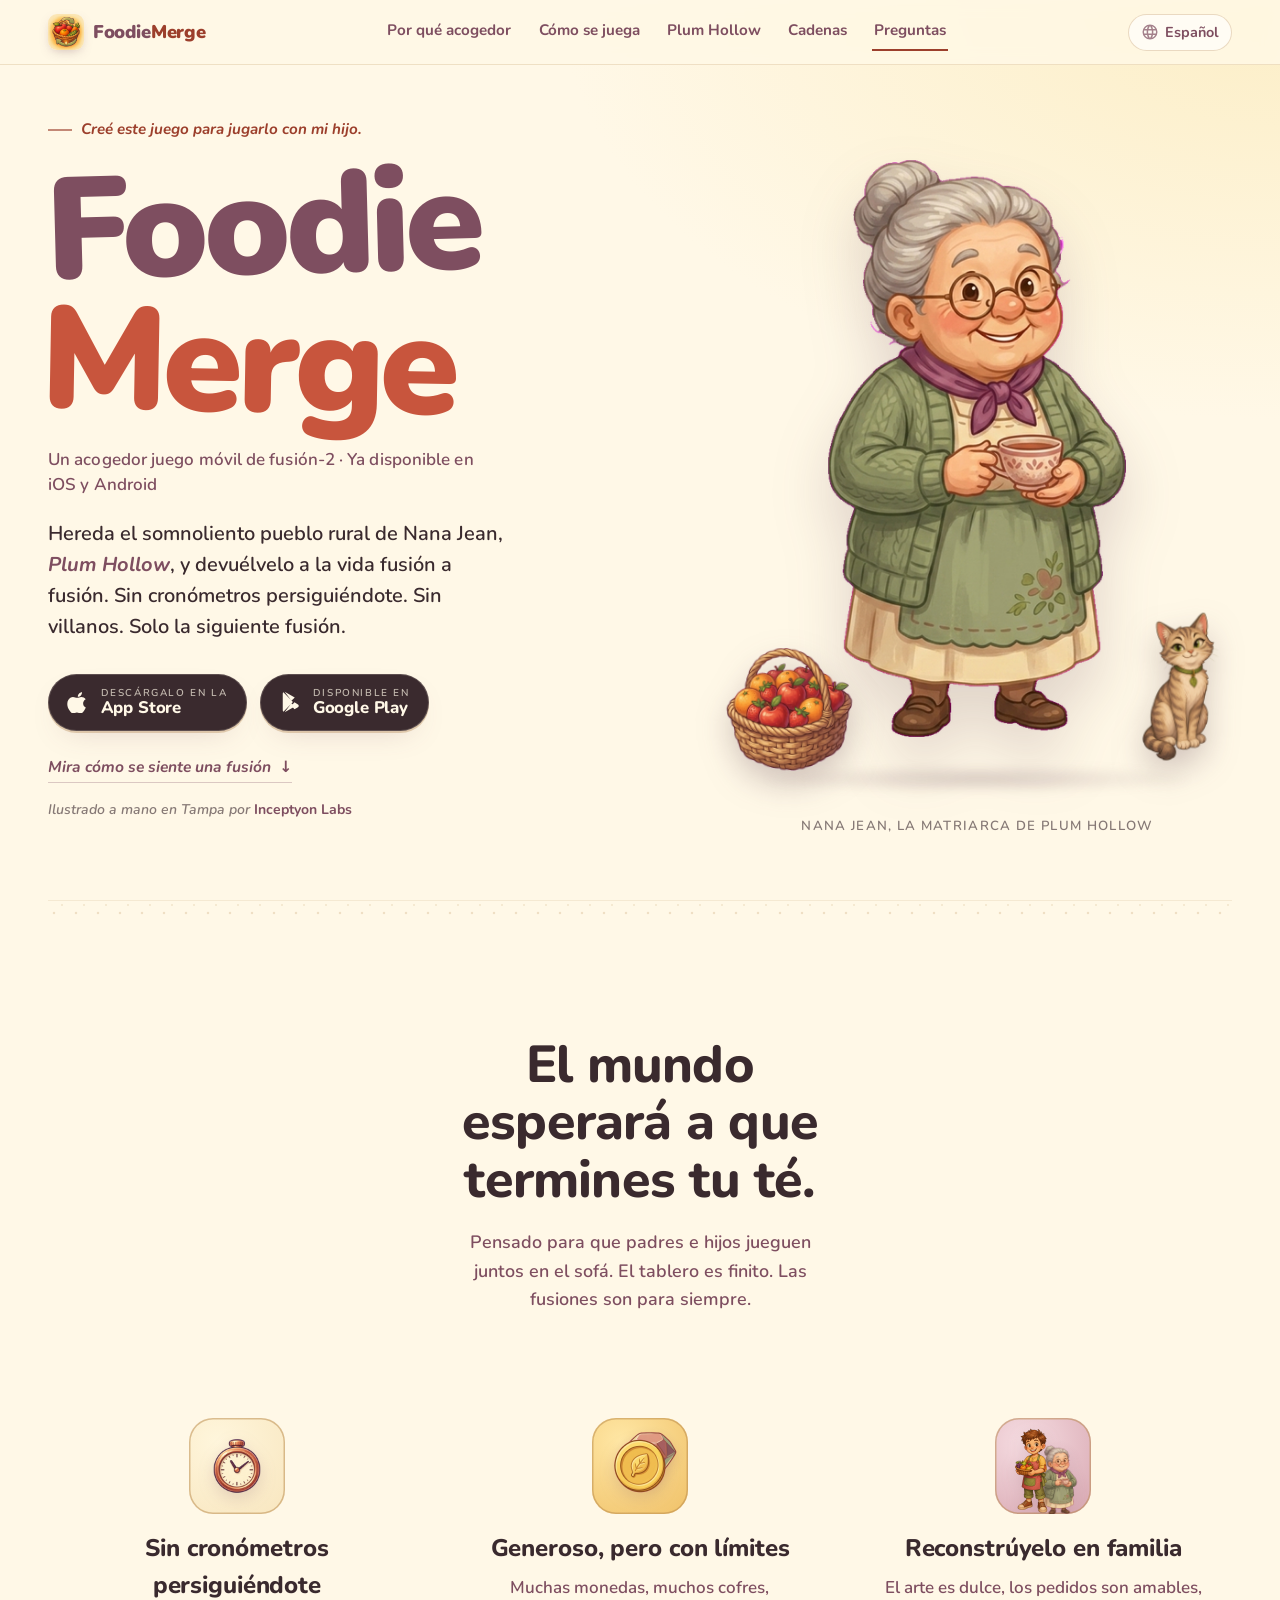
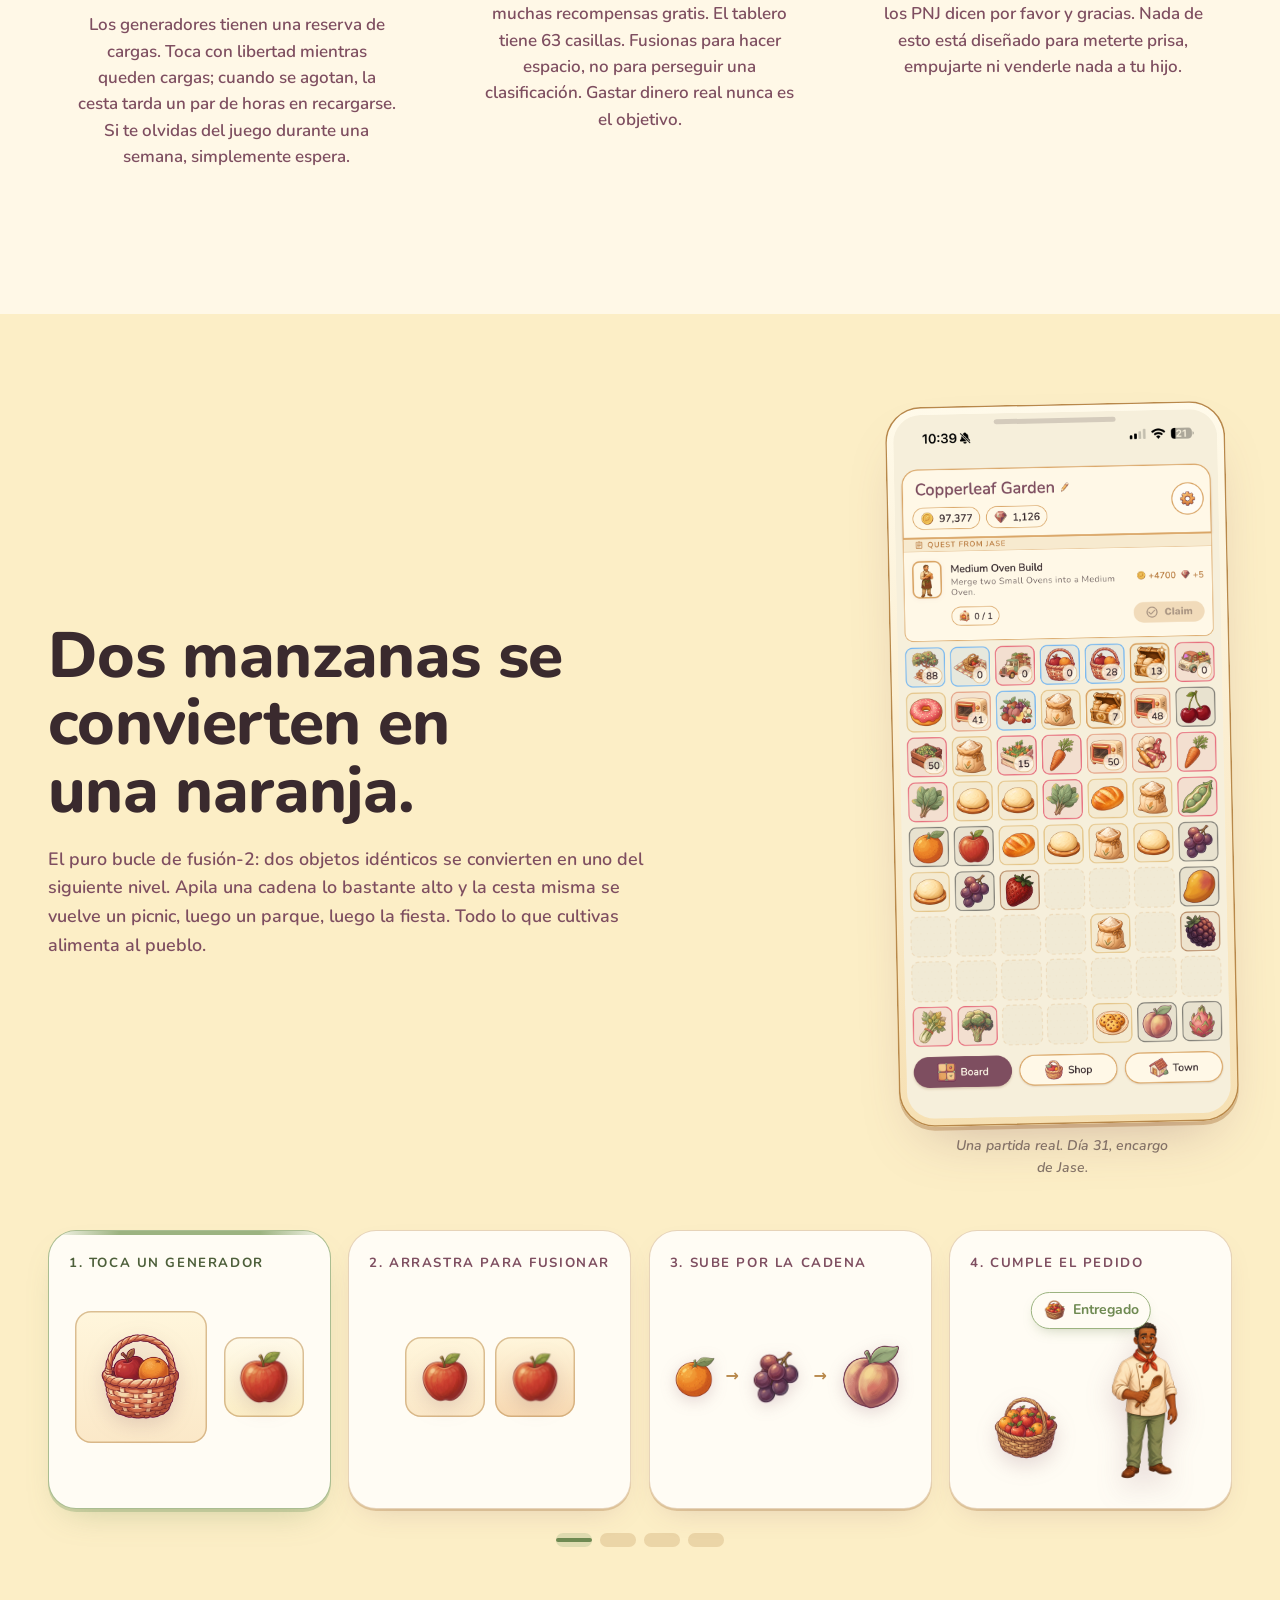
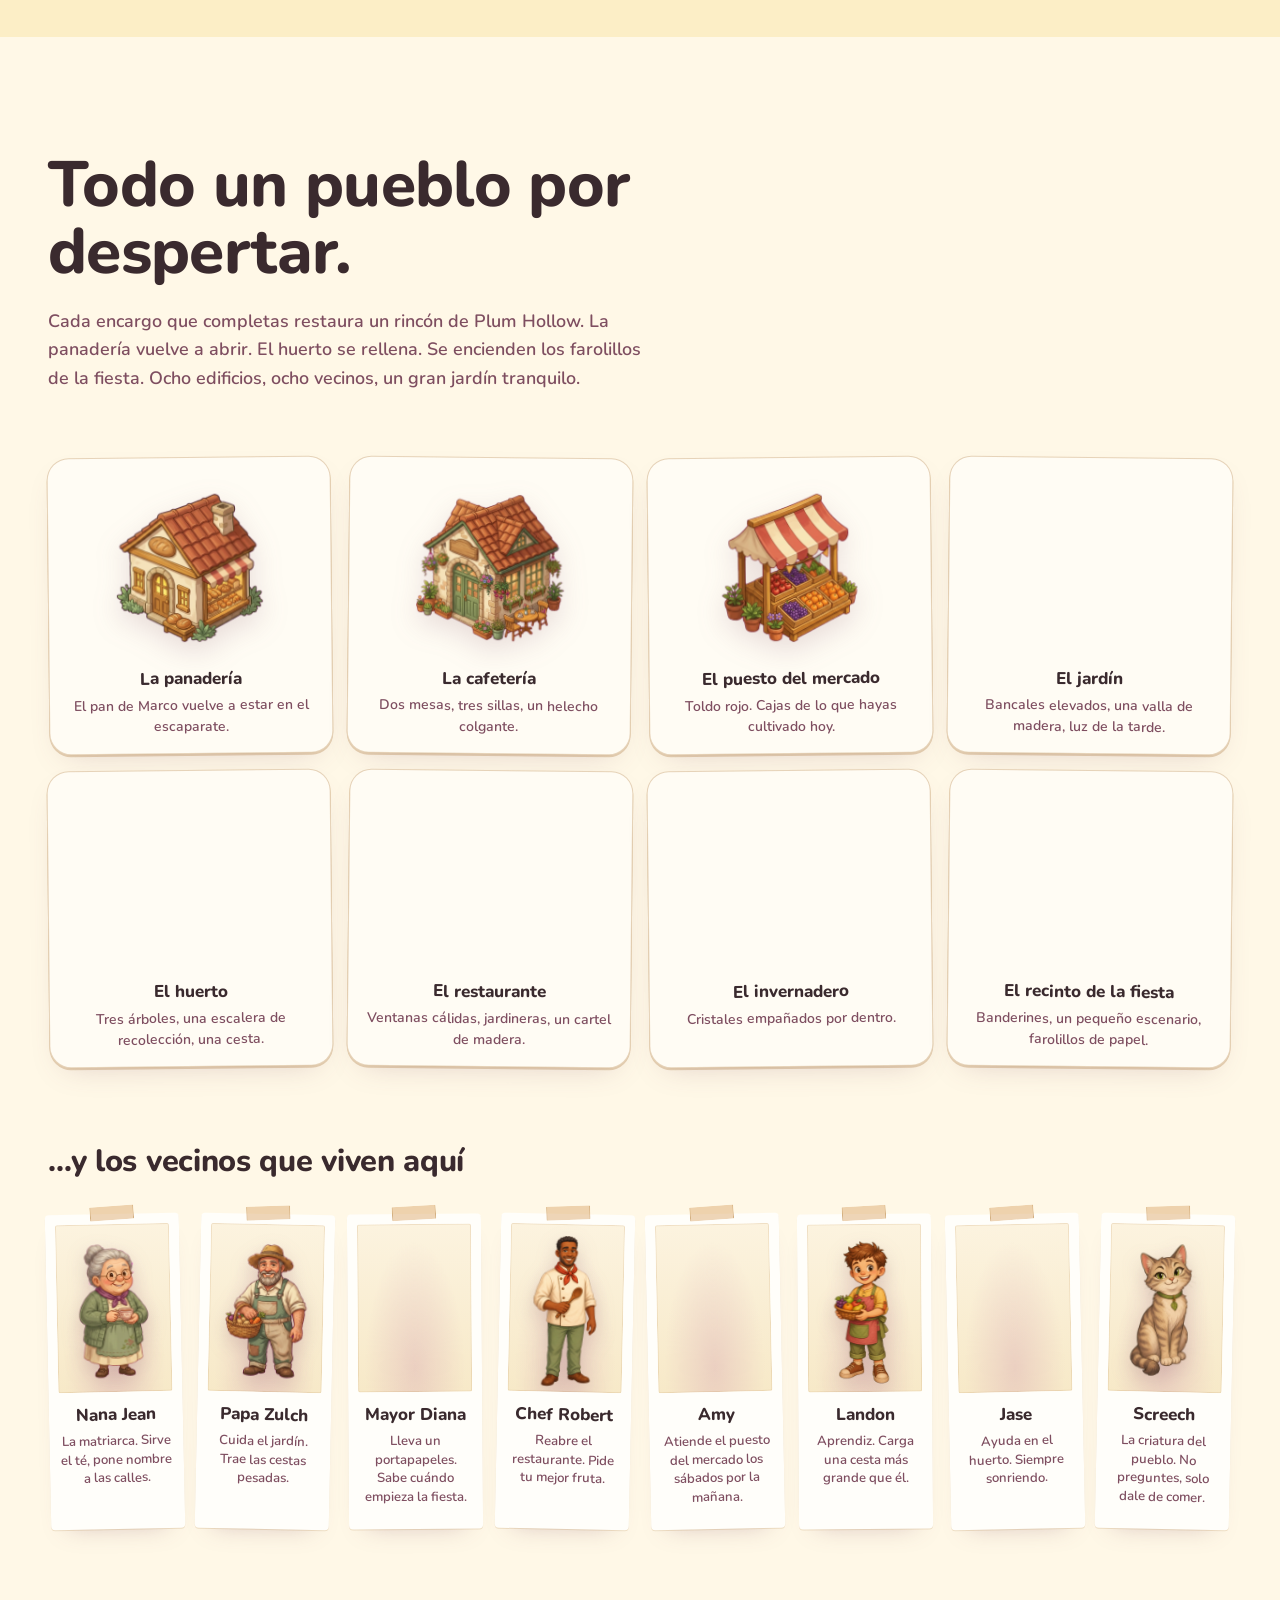
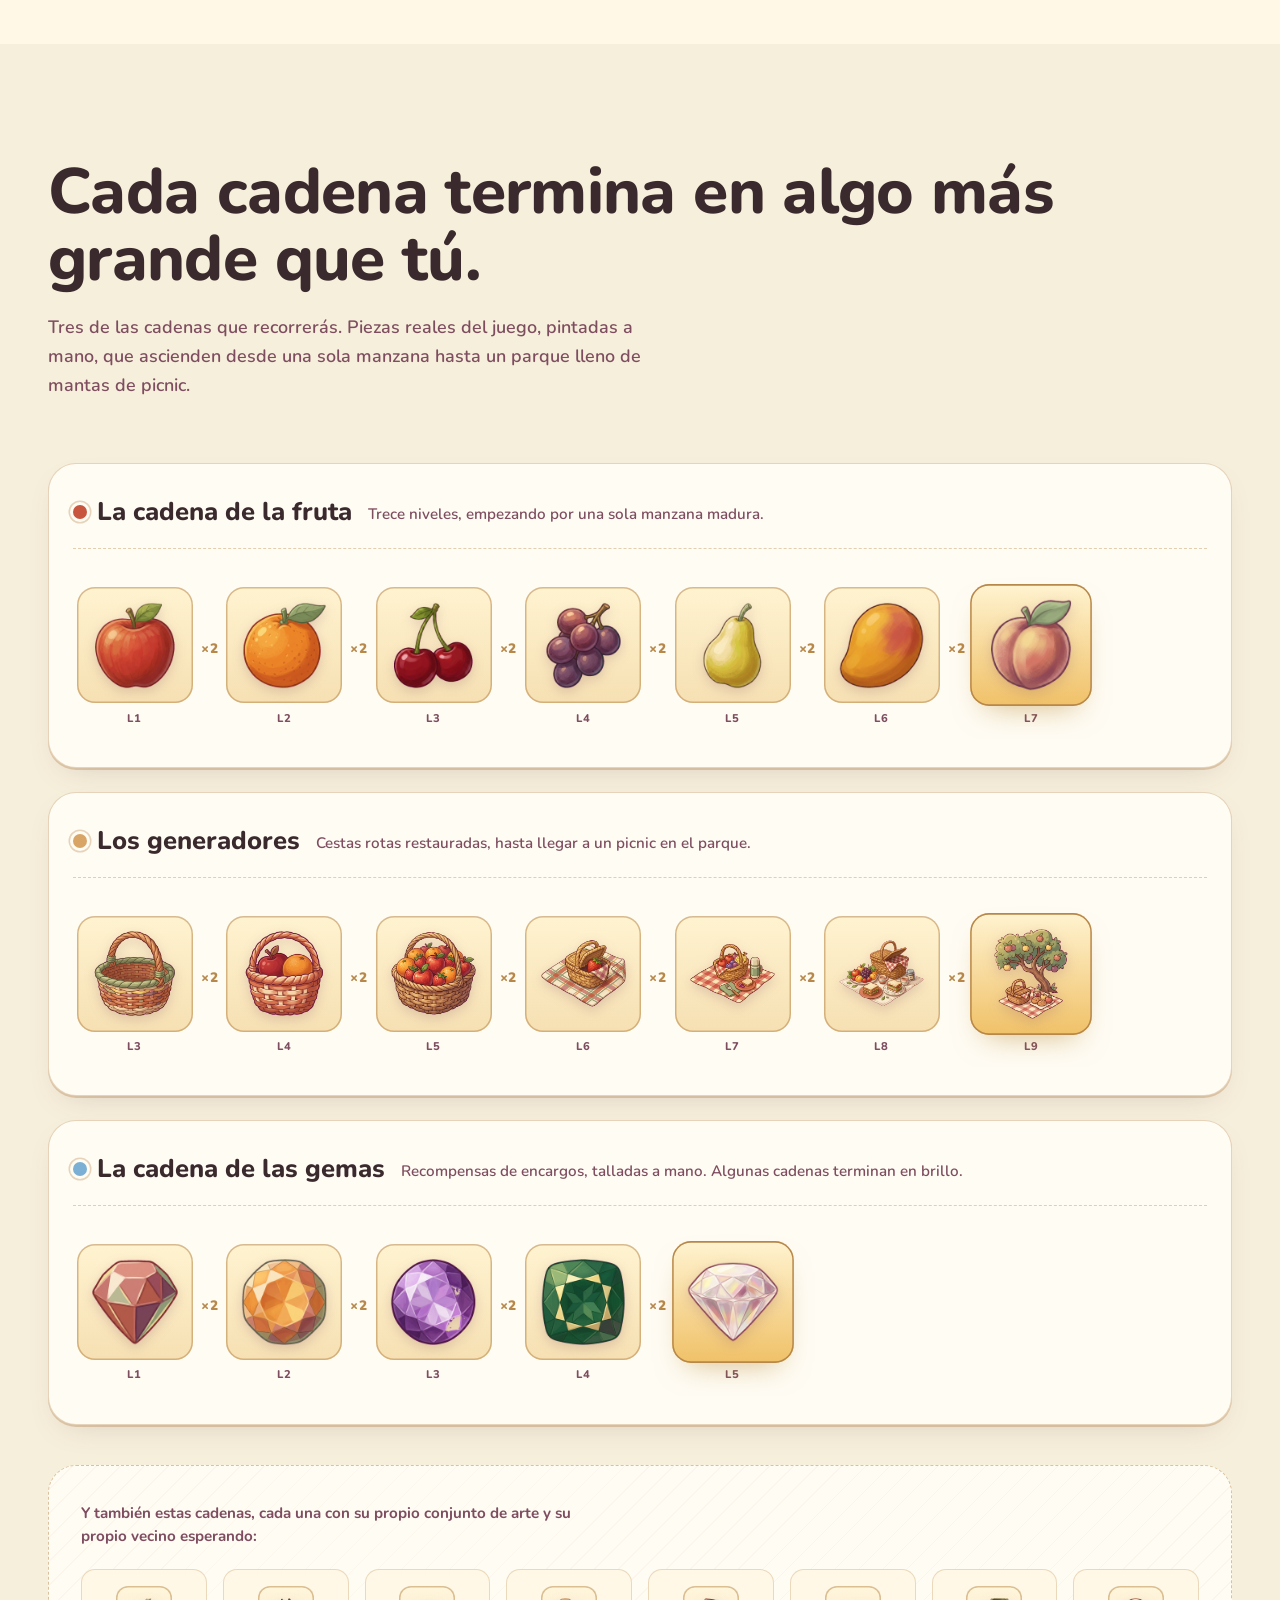
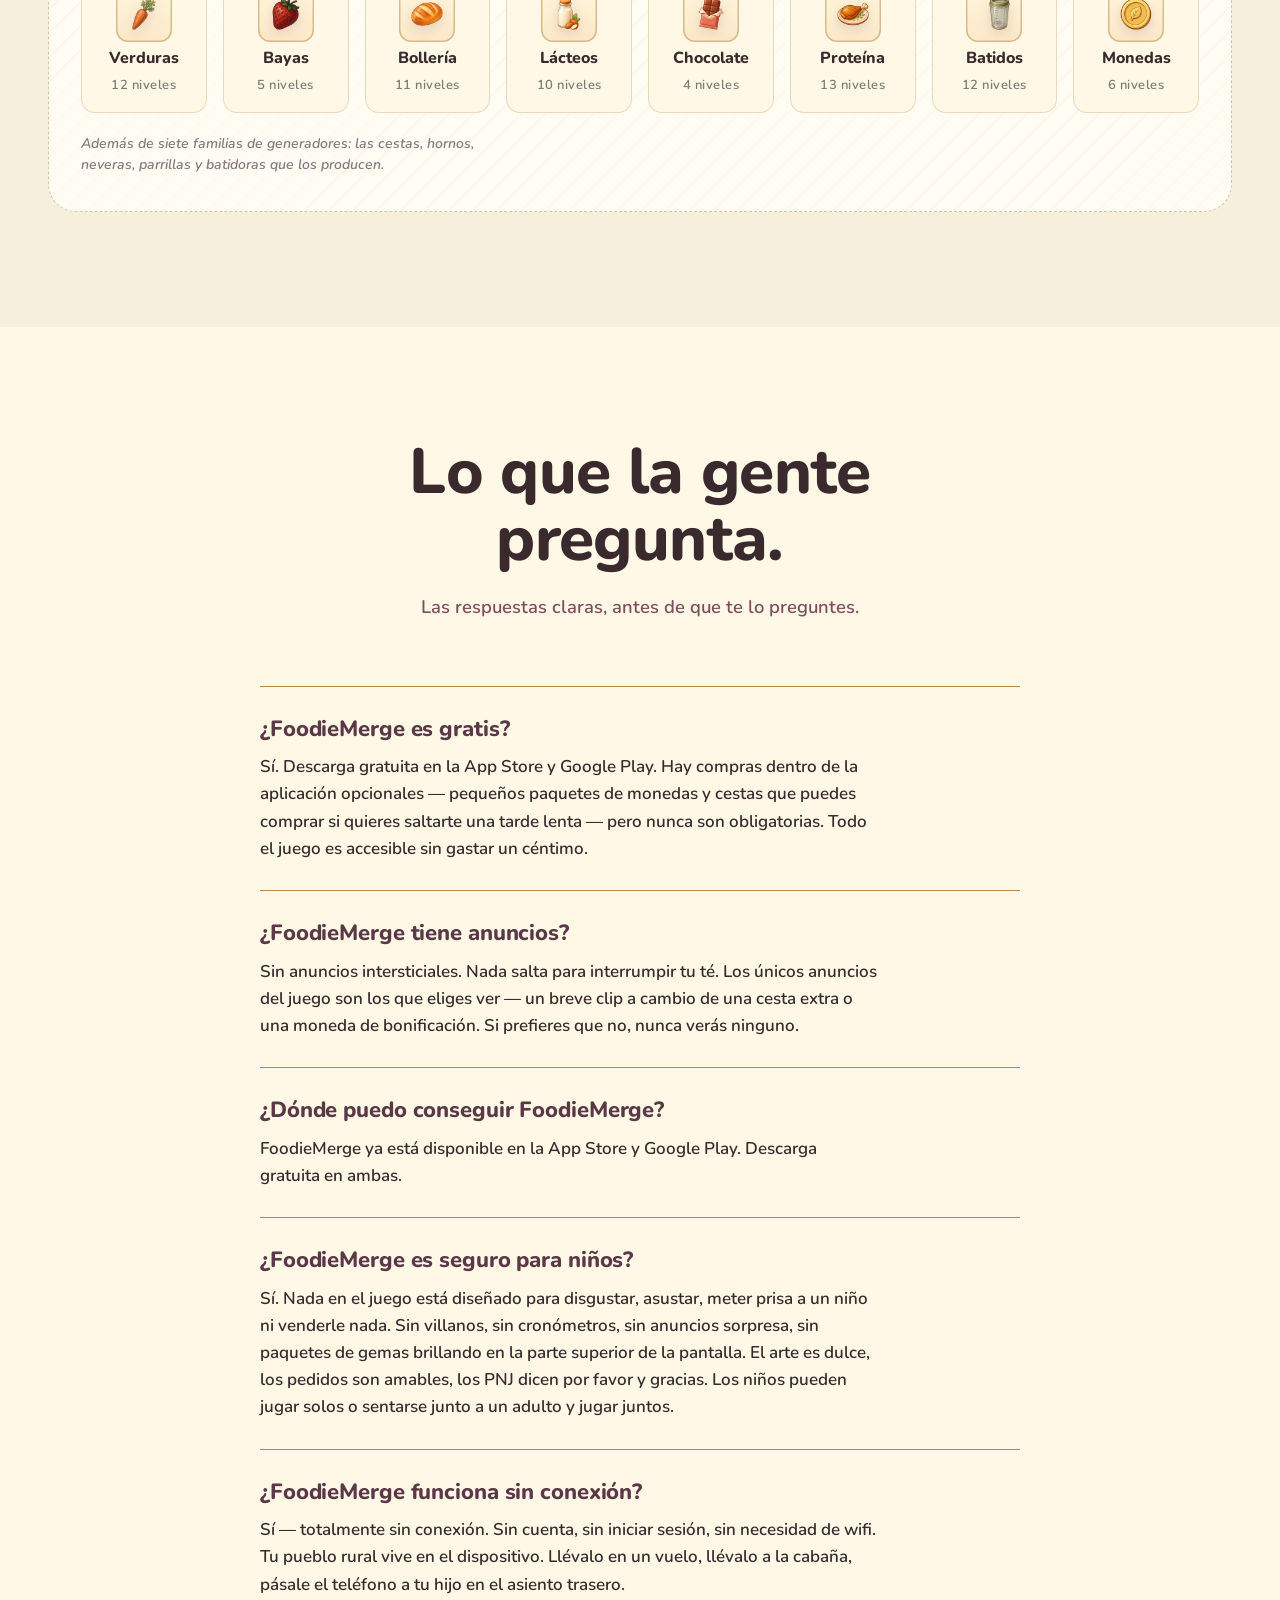
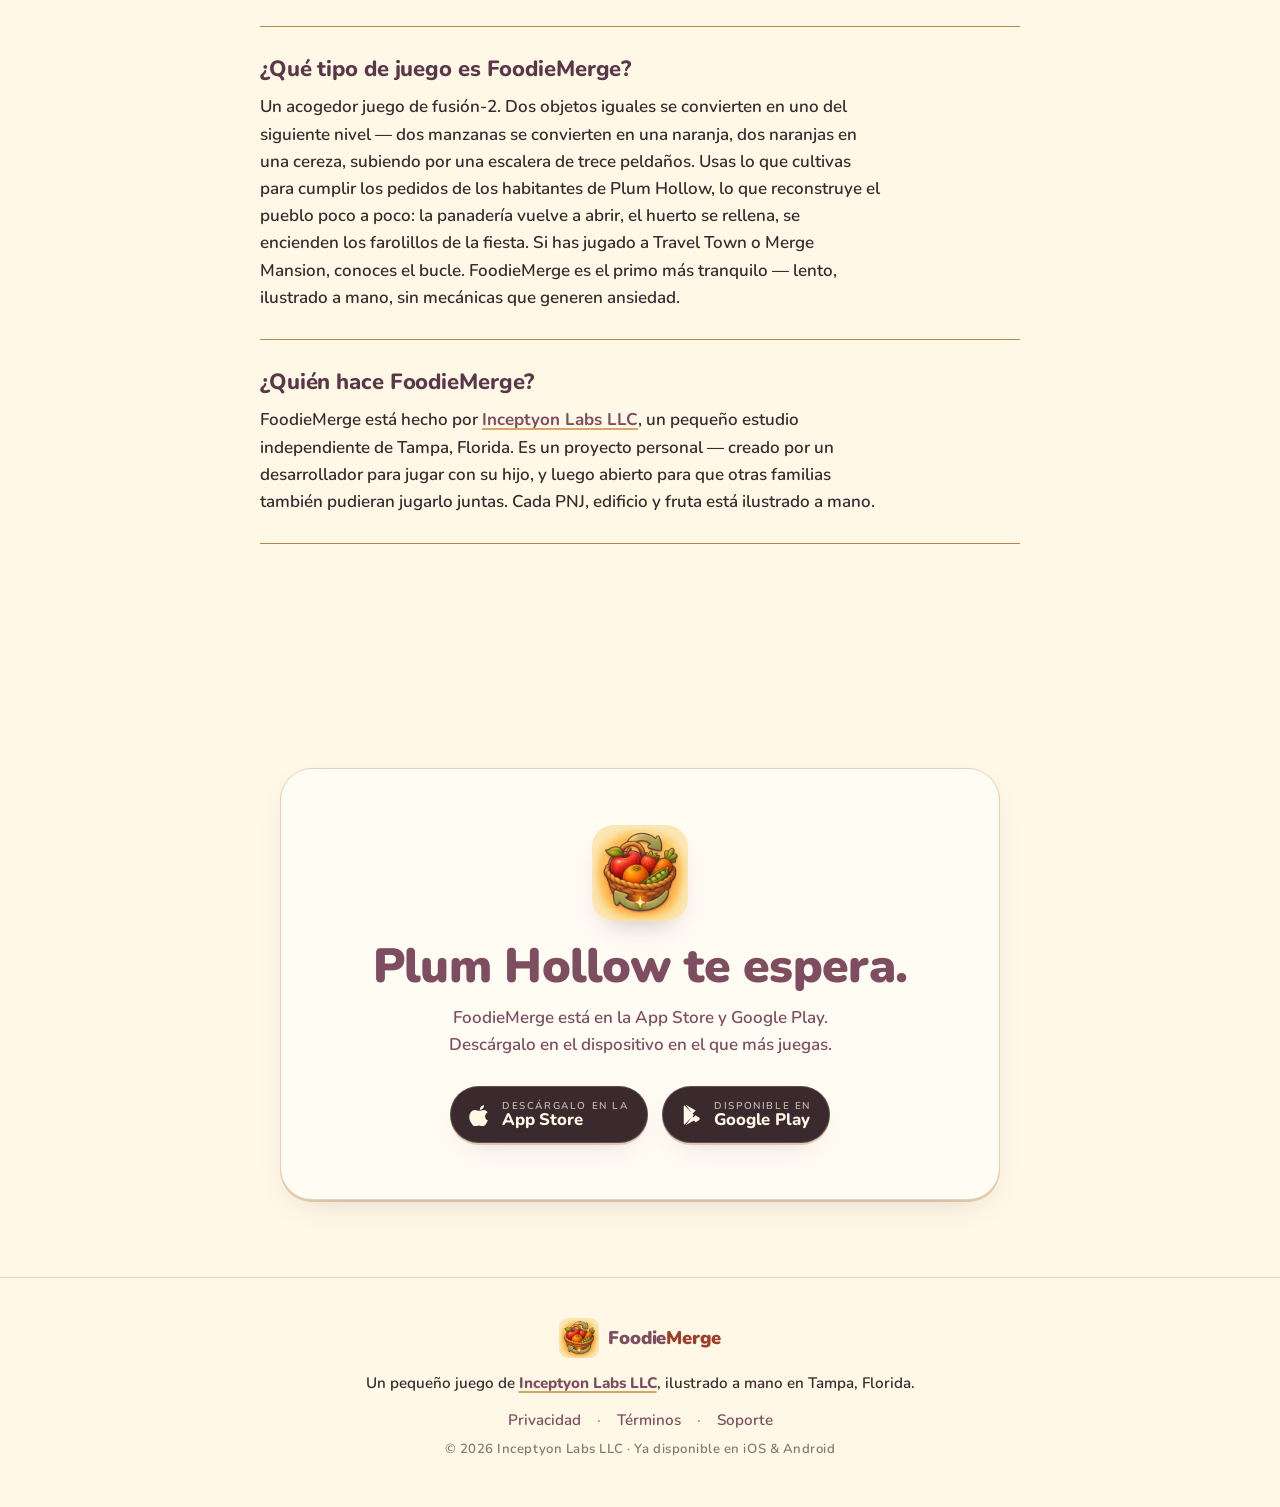
==== es/index.html @ c604965f "feat: add i18n localization for German, Japanese, French, Spanish Generate static pages per locale (" ====
<!doctype html>
<html lang="es">
  <head>
    <meta charset="utf-8" />
    <meta name="viewport" content="width=device-width, initial-scale=1, viewport-fit=cover" />
    <meta name="theme-color" content="#FFF8E7" />
    <script>
      // First-visit language routing. Only ever redirects FROM the English root,
      // so there is no flash on localized pages and no redirect loop. A manual
      // choice in the switcher (stored as fm_lang) always wins, including "English".
      (function () {
        try {
          var path = location.pathname;
          if (path !== "/" && path !== "/index.html") return;
          var SUP = ["de", "ja", "fr", "es"];
          var want = null;
          try { want = localStorage.getItem("fm_lang"); } catch (e) {}
          if (!want) {
            var navs = navigator.languages || [navigator.language || "en"];
            for (var i = 0; i < navs.length; i++) {
              var l = (navs[i] || "").slice(0, 2).toLowerCase();
              if (l === "en") { want = "en"; break; }
              if (SUP.indexOf(l) > -1) { want = l; break; }
            }
          }
          if (want && want !== "en" && SUP.indexOf(want) > -1) location.replace("/" + want + "/");
        } catch (e) {}
      })();
    </script>
    <title>FoodieMerge · Un acogedor juego de fusión rural</title>
    <meta name="description" content="Un acogedor juego móvil de fusión-2 para iOS y Android de Inceptyon Labs. Hereda el somnoliento pueblo rural de Nana Jean, Plum Hollow, y reconstrúyelo fusión a fusión. Sin anuncios sorpresa, sin presión. Ya disponible en la App Store y Google Play." />
    <meta name="author" content="Inceptyon Labs LLC" />
    <link rel="canonical" href="https://foodiemerge.com/es/" />
    <link rel="alternate" hreflang="en" href="https://foodiemerge.com/" />
    <link rel="alternate" hreflang="de" href="https://foodiemerge.com/de/" />
    <link rel="alternate" hreflang="ja" href="https://foodiemerge.com/ja/" />
    <link rel="alternate" hreflang="fr" href="https://foodiemerge.com/fr/" />
    <link rel="alternate" hreflang="es" href="https://foodiemerge.com/es/" />
    <link rel="alternate" hreflang="x-default" href="https://foodiemerge.com/" />
    <!-- Open Graph -->
    <meta property="og:type" content="website" />
    <meta property="og:url" content="https://foodiemerge.com/es/" />
    <meta property="og:site_name" content="FoodieMerge" />
    <meta property="og:locale" content="es_ES" />
    <meta property="og:title" content="FoodieMerge · Un acogedor juego de fusión rural" />
    <meta property="og:description" content="Un acogedor juego móvil de fusión-2 para iOS y Android. Hereda el somnoliento pueblo rural de Nana Jean y reconstrúyelo fusión a fusión. Ya disponible en la App Store y Google Play." />
    <meta property="og:image" content="https://foodiemerge.com/assets/og.png" />
    <meta property="og:image:width" content="1200" />
    <meta property="og:image:height" content="630" />
    <meta property="og:image:alt" content="El logotipo de FoodieMerge sobre un fondo crema cálido y soleado, con Nana Jean y frutas pintadas a mano" />

    <!-- Twitter -->
    <meta name="twitter:card" content="summary_large_image" />
    <meta name="twitter:title" content="FoodieMerge · Un acogedor juego de fusión rural" />
    <meta name="twitter:description" content="Un acogedor juego móvil de fusión-2 para iOS y Android. Hereda el somnoliento pueblo rural de Nana Jean y reconstrúyelo fusión a fusión. Ya disponible en la App Store y Google Play." />
    <meta name="twitter:image" content="https://foodiemerge.com/assets/og.png" />
    <meta name="twitter:image:alt" content="El logotipo de FoodieMerge sobre un fondo crema cálido y soleado, con Nana Jean y frutas pintadas a mano" />

    <link rel="icon" type="image/png" sizes="32x32" href="/assets/favicons/icon-32.png" />
    <link rel="icon" type="image/png" sizes="16x16" href="/assets/favicons/icon-16.png" />
    <link rel="icon" type="image/png" sizes="192x192" href="/assets/favicons/icon-192.png" />
    <link rel="icon" type="image/png" sizes="512x512" href="/assets/favicons/icon-512.png" />
    <link rel="apple-touch-icon" sizes="180x180" href="/assets/favicons/icon-180.png" />

    <link rel="preconnect" href="https://fonts.googleapis.com" />
    <link rel="preconnect" href="https://fonts.gstatic.com" crossorigin />
    <link
      href="https://fonts.googleapis.com/css2?family=Nunito:wght@500;600;700;800;900&display=swap"
      rel="stylesheet"
    />
    <link rel="stylesheet" href="/styles.css" />

    <!-- Structured data: VideoGame + Organization + WebSite -->
    <script type="application/ld+json">
      {
        "@context": "https://schema.org",
        "@graph": [
          {
            "@type": "VideoGame",
            "@id": "https://foodiemerge.com/#game",
            "name": "FoodieMerge",
            "alternateName": "Foodie Merge",
            "url": "https://foodiemerge.com/",
            "image": "https://foodiemerge.com/assets/ui/app_icon.png",
            "description": "Un acogedor juego móvil de fusión-2. Hereda el somnoliento pueblo rural de Nana Jean, Plum Hollow, y reconstrúyelo fusión a fusión. Sin anuncios sorpresa, sin villanos, sin mecánicas que generen ansiedad.",
            "genre": ["Cozy game", "Merge", "Casual", "Family"],
            "gamePlatform": ["iOS", "Android"],
            "applicationCategory": "GameApplication",
            "operatingSystem": ["iOS", "Android"],
            "contentRating": "Everyone",
            "inLanguage": "es",
            "publisher": { "@id": "https://foodiemerge.com/#publisher" },
            "author": { "@id": "https://foodiemerge.com/#publisher" },
            "datePublished": "2026-05-27",
            "releaseNotes": "Available on the App Store and Google Play."
          },
          {
            "@type": "Organization",
            "@id": "https://foodiemerge.com/#publisher",
            "name": "Inceptyon Labs LLC",
            "url": "https://inceptyon.com/",
            "logo": "https://foodiemerge.com/assets/ui/app_icon.png",
            "address": {
              "@type": "PostalAddress",
              "addressLocality": "Tampa",
              "addressRegion": "FL",
              "addressCountry": "US"
            }
          },
          {
            "@type": "WebSite",
            "@id": "https://foodiemerge.com/#site",
            "url": "https://foodiemerge.com/",
            "name": "FoodieMerge",
            "publisher": { "@id": "https://foodiemerge.com/#publisher" },
            "inLanguage": "es"
          },
          {
            "@type": "FAQPage",
            "@id": "https://foodiemerge.com/#faq",
            "mainEntity": [
                      {
                                "@type": "Question",
                                "name": "¿FoodieMerge es gratis?",
                                "acceptedAnswer": {
                                          "@type": "Answer",
                                          "text": "Sí. Descarga gratuita en la App Store y Google Play. Hay compras dentro de la aplicación opcionales — pequeños paquetes de monedas y cestas que puedes comprar si quieres saltarte una tarde lenta — pero nunca son obligatorias. Todo el juego es accesible sin gastar un céntimo."
                                }
                      },
                      {
                                "@type": "Question",
                                "name": "¿FoodieMerge tiene anuncios?",
                                "acceptedAnswer": {
                                          "@type": "Answer",
                                          "text": "Sin anuncios intersticiales. Nada salta para interrumpir tu té. Los únicos anuncios del juego son los que eliges ver — un breve clip a cambio de una cesta extra o una moneda de bonificación. Si prefieres que no, nunca verás ninguno."
                                }
                      },
                      {
                                "@type": "Question",
                                "name": "¿Dónde puedo conseguir FoodieMerge?",
                                "acceptedAnswer": {
                                          "@type": "Answer",
                                          "text": "FoodieMerge ya está disponible en la App Store y Google Play. Descarga gratuita en ambas."
                                }
                      },
                      {
                                "@type": "Question",
                                "name": "¿FoodieMerge es seguro para niños?",
                                "acceptedAnswer": {
                                          "@type": "Answer",
                                          "text": "Sí. Nada en el juego está diseñado para disgustar, asustar, meter prisa a un niño ni venderle nada. Sin villanos, sin cronómetros, sin anuncios sorpresa, sin paquetes de gemas brillando en la parte superior de la pantalla. El arte es dulce, los pedidos son amables, los PNJ dicen por favor y gracias. Los niños pueden jugar solos o sentarse junto a un adulto y jugar juntos."
                                }
                      },
                      {
                                "@type": "Question",
                                "name": "¿FoodieMerge funciona sin conexión?",
                                "acceptedAnswer": {
                                          "@type": "Answer",
                                          "text": "Sí — totalmente sin conexión. Sin cuenta, sin iniciar sesión, sin necesidad de wifi. Tu pueblo rural vive en el dispositivo. Llévalo en un vuelo, llévalo a la cabaña, pásale el teléfono a tu hijo en el asiento trasero."
                                }
                      },
                      {
                                "@type": "Question",
                                "name": "¿Qué tipo de juego es FoodieMerge?",
                                "acceptedAnswer": {
                                          "@type": "Answer",
                                          "text": "Un acogedor juego de fusión-2. Dos objetos iguales se convierten en uno del siguiente nivel — dos manzanas se convierten en una naranja, dos naranjas en una cereza, subiendo por una escalera de trece peldaños. Usas lo que cultivas para cumplir los pedidos de los habitantes de Plum Hollow, lo que reconstruye el pueblo poco a poco: la panadería vuelve a abrir, el huerto se rellena, se encienden los farolillos de la fiesta. Si has jugado a Travel Town o Merge Mansion, conoces el bucle. FoodieMerge es el primo más tranquilo — lento, ilustrado a mano, sin mecánicas que generen ansiedad."
                                }
                      },
                      {
                                "@type": "Question",
                                "name": "¿Quién hace FoodieMerge?",
                                "acceptedAnswer": {
                                          "@type": "Answer",
                                          "text": "FoodieMerge está hecho por Inceptyon Labs LLC, un pequeño estudio independiente de Tampa, Florida. Es un proyecto personal — creado por un desarrollador para jugar con su hijo, y luego abierto para que otras familias también pudieran jugarlo juntas. Cada PNJ, edificio y fruta está ilustrado a mano."
                                }
                      }
            ]
          }
        ]
      }
    </script>
  </head>

  <body>
    <a class="skip-link" href="#main">Saltar al contenido</a>

    <header class="topbar" aria-label="Site header">
      <a class="lockup" href="#top" aria-label="FoodieMerge home">
        <img decoding="async" loading="lazy"
          src="/assets/ui/app_icon.png"
          alt=""
          aria-hidden="true"
          class="lockup__icon"
          width="40"
          height="40"
        />
        <span class="lockup__text">
          <span class="lockup__foodie">Foodie</span><span class="lockup__merge">Merge</span>
        </span>
      </a>
      <nav class="topbar__nav" aria-label="Page sections">
        <a href="#cozy">Por qué acogedor</a>
        <a href="#play">Cómo se juega</a>
        <a href="#town">Plum Hollow</a>
        <a href="#chains">Cadenas</a>
        <a href="#faq">Preguntas</a>
      </nav>
      <div class="langswitch" role="group" aria-label="Idioma">
        <button class="langswitch__toggle" type="button" aria-haspopup="true" aria-expanded="false" aria-controls="langmenu">
          <svg viewBox="0 0 24 24" width="18" height="18" aria-hidden="true"><path fill="currentColor" d="M12 2a10 10 0 1 0 0 20 10 10 0 0 0 0-20Zm6.93 6h-2.95a15.7 15.7 0 0 0-1.38-3.56A8.03 8.03 0 0 1 18.93 8ZM12 4c.83 1.2 1.48 2.53 1.91 4h-3.82c.43-1.47 1.08-2.8 1.91-4ZM4.26 14a7.96 7.96 0 0 1 0-4h3.38a16.6 16.6 0 0 0 0 4H4.26Zm.81 2h2.95c.34 1.27.8 2.46 1.38 3.56A8.03 8.03 0 0 1 5.07 16Zm2.95-8H5.07a8.03 8.03 0 0 1 4.33-3.56A15.7 15.7 0 0 0 8.02 8ZM12 20c-.83-1.2-1.48-2.53-1.91-4h3.82c-.43 1.47-1.08 2.8-1.91 4Zm2.34-6H9.66a14.6 14.6 0 0 1 0-4h4.68a14.6 14.6 0 0 1 0 4Zm.32 5.56c.58-1.1 1.04-2.29 1.38-3.56h2.95a8.03 8.03 0 0 1-4.33 3.56ZM16.36 14a16.6 16.6 0 0 0 0-4h3.38a7.96 7.96 0 0 1 0 4h-3.38Z"/></svg>
          <span class="langswitch__current">Español</span>
        </button>
        <ul class="langswitch__menu" id="langmenu">
          <li><a href="https://foodiemerge.com/" data-lang="en" hreflang="en">English</a></li>
          <li><a href="https://foodiemerge.com/de/" data-lang="de" hreflang="de">Deutsch</a></li>
          <li><a href="https://foodiemerge.com/ja/" data-lang="ja" hreflang="ja">日本語</a></li>
          <li><a href="https://foodiemerge.com/fr/" data-lang="fr" hreflang="fr">Français</a></li>
          <li><a href="https://foodiemerge.com/es/" data-lang="es" hreflang="es" aria-current="true">Español</a></li>
        </ul>
      </div>
    </header>

    <main id="main">
      <!-- HERO -->
      <section id="top" class="hero" aria-labelledby="hero-title">
        <div class="hero__inner">
          <div class="hero__copy">
            <p class="hero__kicker">Creé este juego para jugarlo con mi hijo.</p>
            <h1 id="hero-title" class="hero__title">
              <span class="hero__title-foodie">Foodie</span><wbr /><span class="hero__title-merge">Merge</span>
            </h1>
            <p class="hero__subtitle">
              Un acogedor juego móvil de fusión-2 · Ya disponible en iOS y Android
            </p>
            <p class="hero__tagline">
              Hereda el somnoliento pueblo rural de Nana Jean, <em>Plum&nbsp;Hollow</em>, y devuélvelo a la vida fusión a fusión. Sin cronómetros persiguiéndote. Sin villanos. Solo la siguiente fusión.
            </p>

            <div class="storefront" role="group" aria-label="Get FoodieMerge">
              <a class="store store--apple" href="https://apps.apple.com/app/foodiemerge/id6772793633" aria-label="Download FoodieMerge on the App Store">
                <svg viewBox="0 0 24 24" aria-hidden="true" width="22" height="22">
                  <path
                    fill="currentColor"
                    d="M16.365 1.43c.078 1.27-.428 2.51-1.226 3.392-.79.873-2.083 1.55-3.345 1.448-.094-1.243.514-2.531 1.293-3.357.85-.91 2.247-1.585 3.278-1.483zM20.5 17.9c-.557 1.293-.823 1.87-1.54 3.014-.997 1.585-2.4 3.56-4.143 3.574-1.546.014-1.944-.94-4.04-.927-2.094.013-2.534.94-4.08.926-1.745-.013-3.07-1.785-4.067-3.37C-.038 17.583-.36 12.74 1.404 9.83c1.255-2.073 3.234-3.292 5.094-3.292 1.892 0 3.08.945 4.643.945 1.516 0 2.44-.946 4.628-.946 1.654 0 3.41.882 4.654 2.405-4.092 2.215-3.426 8.013.077 8.957z"
                  />
                </svg>
                <span class="store__text">
                  <span class="store__small">Descárgalo en la</span>
                  <span class="store__big">App Store</span>
                </span>
              </a>

              <a class="store store--google" href="https://play.google.com/store/apps/details?id=com.inceptyonlabs.foodymerge" aria-label="Get FoodieMerge on Google Play">
                <svg viewBox="0 0 24 24" aria-hidden="true" width="22" height="22">
                  <path
                    fill="currentColor"
                    d="M3.7 1.4C3.3 1.7 3 2.3 3 3v18c0 .7.3 1.3.7 1.6l10.4-10.6L3.7 1.4zm12.1 11l3.8 2.2c1.1.6 1.1 2.4 0 3l-3.8 2.2-3.4-3.7 3.4-3.7zM5.1.7l11 6.3-3.6 3.6L5.1.7zm0 22.6l7.4-9.9 3.6 3.6-11 6.3z"
                  />
                </svg>
                <span class="store__text">
                  <span class="store__small">Disponible en</span>
                  <span class="store__big">Google Play</span>
                </span>
              </a>
            </div>

            <a class="hero__peek" href="#play">
              Mira cómo se siente una fusión
              <span class="hero__peek-arrow" aria-hidden="true">↓</span>
            </a>

            <p class="hero__sig" aria-label="Made in Tampa">
              Ilustrado a mano en Tampa por <span class="hero__sig-strong">Inceptyon Labs</span>
            </p>
          </div>

          <figure class="hero__art" aria-labelledby="hero-art-cap">
            <div class="hero__art-stage">
              <span class="hero__floor" aria-hidden="true"></span>
              <img decoding="async"
                class="hero__nana"
                src="/assets/npcs/nana_jean.png"
                alt="Nana Jean, la matriarca de Plum Hollow, sosteniendo una taza de té con un cárdigan verde salvia"
                width="540"
                height="800"
                loading="eager"
                fetchpriority="high"
              />
              <img decoding="async"
                class="hero__prop hero__prop--basket"
                src="/assets/items/large_fruit_basket.png"
                alt=""
                aria-hidden="true"
                width="200"
                height="200"
                loading="eager"
              />
              <img decoding="async"
                class="hero__prop hero__prop--screech"
                src="/assets/npcs/screech.png"
                alt=""
                aria-hidden="true"
                width="160"
                height="220"
                loading="eager"
              />
            </div>
            <figcaption id="hero-art-cap" class="hero__cap">
              Nana Jean, la matriarca de Plum Hollow
            </figcaption>
          </figure>
        </div>

        <div class="board-strip" aria-hidden="true"></div>
      </section>

      <!-- COZY PITCH -->
      <section id="cozy" class="cozy" aria-labelledby="cozy-title">
        <div class="cozy__quote">
          <h2 id="cozy-title" class="cozy__title">
            El mundo esperará a que termines tu té.
          </h2>
          <p class="cozy__lede">
            Pensado para que padres e hijos jueguen juntos en el sofá. El tablero es finito. Las fusiones son para siempre.
          </p>
        </div>

        <ol class="pillars">
          <li class="pillar pillar--time">
            <div class="pillar__sigil">
              <img decoding="async" loading="lazy" src="/assets/ui/icon_schedule.png" alt="" aria-hidden="true" width="64" height="64" />
            </div>
            <div class="pillar__body">
              <h3 class="pillar__head">Sin cronómetros persiguiéndote</h3>
              <p>
                Los generadores tienen una reserva de cargas. Toca con libertad mientras queden cargas; cuando se agotan, la cesta tarda un par de horas en recargarse. Si te olvidas del juego durante una semana, simplemente espera.
              </p>
            </div>
          </li>

          <li class="pillar pillar--money">
            <div class="pillar__sigil">
              <img decoding="async" loading="lazy" src="/assets/items/gold_coin.png" alt="" aria-hidden="true" width="64" height="64" />
              <img decoding="async" loading="lazy" class="pillar__sigil-back" src="/assets/items/ruby.png" alt="" aria-hidden="true" width="48" height="48" />
            </div>
            <div class="pillar__body">
              <h3 class="pillar__head">Generoso, pero con límites</h3>
              <p>
                Muchas monedas, muchos cofres, muchas recompensas gratis. El tablero tiene 63 casillas. Fusionas para hacer espacio, no para perseguir una clasificación. Gastar dinero real nunca es el objetivo.
              </p>
            </div>
          </li>

          <li class="pillar pillar--together">
            <div class="pillar__sigil pillar__sigil--stack">
              <img decoding="async" loading="lazy" class="pillar__sigil-portrait" src="/assets/npcs/landon.png" alt="" aria-hidden="true" width="64" height="96" />
              <img decoding="async" loading="lazy" class="pillar__sigil-portrait pillar__sigil-portrait--back" src="/assets/npcs/nana_jean.png" alt="" aria-hidden="true" width="64" height="96" />
            </div>
            <div class="pillar__body">
              <h3 class="pillar__head">Reconstrúyelo en familia</h3>
              <p>
                El arte es dulce, los pedidos son amables, los PNJ dicen por favor y gracias. Nada de esto está diseñado para meterte prisa, empujarte ni venderle nada a tu hijo.
              </p>
            </div>
          </li>
        </ol>
      </section>

      <!-- HOW IT PLAYS -->
      <section id="play" class="play" aria-labelledby="play-title">
        <div class="play__intro">
          <div class="play__intro-copy">
            <h2 id="play-title" class="section-title">
              Dos manzanas se convierten en una&nbsp;naranja.
            </h2>
            <p class="play__lede">
              El puro bucle de fusión-2: dos objetos idénticos se convierten en uno del siguiente nivel. Apila una cadena lo bastante alto y la cesta misma se vuelve un picnic, luego un parque, luego la fiesta. Todo lo que cultivas alimenta al pueblo.
            </p>
          </div>

          <figure class="play__shot" aria-labelledby="play-shot-cap">
            <div class="play__shot-frame">
              <img decoding="async"
                src="/assets/screenshots/board_day_31.png"
                alt="El tablero de FoodieMerge en el día 31. Una cuadrícula de 7 columnas medio llena de objetos: manzanos y perales, cestas de fruta, un encargo de Jase para construir un horno mediano, 97.377 monedas y 1.126 gemas en el monedero, una fresa y una pitaya en las filas inferiores, tres casillas vacías punteadas."
                width="540"
                height="1170"
                loading="lazy"
              />
            </div>
            <figcaption id="play-shot-cap" class="play__shot-cap">
              Una partida real. Día&nbsp;31, encargo de&nbsp;Jase.
            </figcaption>
          </figure>
        </div>

        <div class="loop" role="region" aria-label="The merge loop, demonstrated">
          <ol class="loop__track" id="loopTrack">
            <li class="loop__step is-active" data-step="0">
              <div class="loop__label">1. Toca un generador</div>
              <div class="loop__stage loop__stage--tap">
                <div class="loop__tile loop__tile--gen">
                  <img decoding="async" loading="lazy" src="/assets/items/fruit_basket.png" alt="Una cesta de fruta de mimbre" width="128" height="128" />
                  <span class="loop__pulse" aria-hidden="true"></span>
                  <span class="loop__tap-mark" aria-hidden="true"></span>
                </div>
                <div class="loop__tile loop__tile--drop">
                  <img decoding="async" loading="lazy" src="/assets/items/apple.png" alt="Una manzana roja" width="96" height="96" />
                </div>
              </div>
            </li>

            <li class="loop__step" data-step="1">
              <div class="loop__label">2. Arrastra para fusionar</div>
              <div class="loop__stage loop__stage--merge">
                <div class="loop__tile loop__tile--source">
                  <img height="96" width="96" decoding="async" loading="lazy" src="/assets/items/apple.png" alt="" aria-hidden="true" class="loop__merge-source" />
                </div>
                <div class="loop__tile loop__tile--target">
                  <img height="96" width="96" decoding="async" loading="lazy" src="/assets/items/apple.png" alt="" aria-hidden="true" class="loop__merge-target-apple" />
                  <img height="96" width="96" decoding="async" loading="lazy" src="/assets/items/orange.png" alt="Una naranja" class="loop__merge-target-orange" />
                  <span class="loop__sparkle" aria-hidden="true"></span>
                </div>
              </div>
            </li>

            <li class="loop__step" data-step="2">
              <div class="loop__label">3. Sube por la cadena</div>
              <div class="loop__stage loop__stage--chain">
                <img height="96" width="96" decoding="async" loading="lazy" src="/assets/items/orange.png" alt="" aria-hidden="true" class="loop__chain-item loop__chain-item--sm" />
                <span aria-hidden="true">→</span>
                <img height="96" width="96" decoding="async" loading="lazy" src="/assets/items/grape.png" alt="" aria-hidden="true" class="loop__chain-item loop__chain-item--md" />
                <span aria-hidden="true">→</span>
                <img height="96" width="96" decoding="async" loading="lazy" src="/assets/items/peach.png" alt="" aria-hidden="true" class="loop__chain-item loop__chain-item--lg" />
              </div>
            </li>

            <li class="loop__step" data-step="3">
              <div class="loop__label">4. Cumple el pedido</div>
              <div class="loop__stage loop__stage--deliver">
                <div class="loop__bubble">
                  <img decoding="async" loading="lazy" src="/assets/items/large_fruit_basket.png" alt="" aria-hidden="true" width="32" height="32" />
                  <span>Entregado</span>
                </div>
                <img decoding="async" loading="lazy" class="loop__deliver-item" src="/assets/items/large_fruit_basket.png" alt="" aria-hidden="true" width="92" height="92" />
                <img decoding="async" loading="lazy" class="loop__deliver-target" src="/assets/npcs/chef_robert.png" alt="El chef Robert sosteniendo una cuchara de madera" width="120" height="180" />
                <div class="loop__reward" aria-hidden="true">
                  <img decoding="async" loading="lazy" src="/assets/items/gold_coin.png" alt="" width="28" height="28" />
                  <span>+ 240</span>
                </div>
              </div>
            </li>
          </ol>

          <div class="loop__controls">
            <button class="loop__dot" type="button" data-go="0" aria-label="Paso 1: toca un generador">
              <span></span>
            </button>
            <button class="loop__dot" type="button" data-go="1" aria-label="Paso 2: arrastra para fusionar">
              <span></span>
            </button>
            <button class="loop__dot" type="button" data-go="2" aria-label="Paso 3: sube por la cadena">
              <span></span>
            </button>
            <button class="loop__dot" type="button" data-go="3" aria-label="Paso 4: cumple el pedido">
              <span></span>
            </button>
          </div>
        </div>
      </section>

      <!-- PLUM HOLLOW -->
      <section id="town" class="town" aria-labelledby="town-title">
        <div class="town__intro">
          <h2 id="town-title" class="section-title">Todo un pueblo por despertar.</h2>
          <p class="town__lede">
            Cada encargo que completas restaura un rincón de Plum Hollow. La panadería vuelve a abrir. El huerto se rellena. Se encienden los farolillos de la fiesta. Ocho edificios, ocho vecinos, un gran jardín tranquilo.
          </p>
        </div>

        <ul class="town__map" aria-label="Buildings of Plum Hollow">
          <li class="town__plot" data-plot="bakery">
            <img decoding="async" loading="lazy" src="/assets/buildings/bakery.png" alt="" aria-hidden="true" width="180" height="180" />
            <div class="town__plot-label">
              <h3>La panadería</h3>
              <p>El pan de Marco vuelve a estar en el escaparate.</p>
            </div>
          </li>
          <li class="town__plot" data-plot="cafe">
            <img decoding="async" loading="lazy" src="/assets/buildings/cafe.png" alt="" aria-hidden="true" width="180" height="180" />
            <div class="town__plot-label">
              <h3>La cafetería</h3>
              <p>Dos mesas, tres sillas, un helecho colgante.</p>
            </div>
          </li>
          <li class="town__plot" data-plot="market">
            <img decoding="async" loading="lazy" src="/assets/buildings/market_stall.png" alt="" aria-hidden="true" width="180" height="180" />
            <div class="town__plot-label">
              <h3>El puesto del mercado</h3>
              <p>Toldo rojo. Cajas de lo que hayas cultivado hoy.</p>
            </div>
          </li>
          <li class="town__plot" data-plot="garden">
            <img decoding="async" loading="lazy" src="/assets/buildings/garden.png" alt="" aria-hidden="true" width="180" height="180" />
            <div class="town__plot-label">
              <h3>El jardín</h3>
              <p>Bancales elevados, una valla de madera, luz de la tarde.</p>
            </div>
          </li>
          <li class="town__plot" data-plot="orchard">
            <img decoding="async" loading="lazy" src="/assets/buildings/orchard.png" alt="" aria-hidden="true" width="180" height="180" />
            <div class="town__plot-label">
              <h3>El huerto</h3>
              <p>Tres árboles, una escalera de recolección, una cesta.</p>
            </div>
          </li>
          <li class="town__plot" data-plot="restaurant">
            <img decoding="async" loading="lazy" src="/assets/buildings/restaurant.png" alt="" aria-hidden="true" width="180" height="180" />
            <div class="town__plot-label">
              <h3>El restaurante</h3>
              <p>Ventanas cálidas, jardineras, un cartel de madera.</p>
            </div>
          </li>
          <li class="town__plot" data-plot="greenhouse">
            <img decoding="async" loading="lazy" src="/assets/buildings/greenhouse.png" alt="" aria-hidden="true" width="180" height="180" />
            <div class="town__plot-label">
              <h3>El invernadero</h3>
              <p>Cristales empañados por dentro.</p>
            </div>
          </li>
          <li class="town__plot" data-plot="festival">
            <img decoding="async" loading="lazy" src="/assets/buildings/festival_grounds.png" alt="" aria-hidden="true" width="180" height="180" />
            <div class="town__plot-label">
              <h3>El recinto de la fiesta</h3>
              <p>Banderines, un pequeño escenario, farolillos de papel.</p>
            </div>
          </li>
        </ul>

        <h3 class="town__cast-title">…y los vecinos que viven aquí</h3>
        <ul class="cast" aria-label="The townsfolk">
          <li class="cast__card">
            <div class="cast__portrait"><img decoding="async" loading="lazy" src="/assets/npcs/nana_jean.png" alt="Nana Jean con un cárdigan verde salvia, sosteniendo una taza de té" width="140" height="200" /></div>
            <h4>Nana Jean</h4>
            <p>La matriarca. Sirve el té, pone nombre a las calles.</p>
          </li>
          <li class="cast__card">
            <div class="cast__portrait"><img decoding="async" loading="lazy" src="/assets/npcs/papa_zulch.png" alt="Papa Zulch en peto y sombrero de paja, sosteniendo una cesta de verduras" width="140" height="200" /></div>
            <h4>Papa Zulch</h4>
            <p>Cuida el jardín. Trae las cestas pesadas.</p>
          </li>
          <li class="cast__card">
            <div class="cast__portrait"><img decoding="async" loading="lazy" src="/assets/npcs/mayor_diana.png" alt="La alcaldesa Diana con chaleco ciruela y pantalón beige, sosteniendo un portapapeles" width="140" height="200" /></div>
            <h4>Mayor Diana</h4>
            <p>Lleva un portapapeles. Sabe cuándo empieza la fiesta.</p>
          </li>
          <li class="cast__card">
            <div class="cast__portrait"><img decoding="async" loading="lazy" src="/assets/npcs/chef_robert.png" alt="El chef Robert con chaquetilla blanca y pañuelo rojo, sosteniendo una cuchara de madera" width="140" height="200" /></div>
            <h4>Chef Robert</h4>
            <p>Reabre el restaurante. Pide tu mejor fruta.</p>
          </li>
          <li class="cast__card">
            <div class="cast__portrait"><img decoding="async" loading="lazy" src="/assets/npcs/amy.png" alt="Amy, una joven vecina alegre" width="140" height="200" /></div>
            <h4>Amy</h4>
            <p>Atiende el puesto del mercado los sábados por la mañana.</p>
          </li>
          <li class="cast__card">
            <div class="cast__portrait"><img decoding="async" loading="lazy" src="/assets/npcs/landon.png" alt="Landon, un niño con delantal sosteniendo una cesta de fruta" width="140" height="200" /></div>
            <h4>Landon</h4>
            <p>Aprendiz. Carga una cesta más grande que él.</p>
          </li>
          <li class="cast__card">
            <div class="cast__portrait"><img decoding="async" loading="lazy" src="/assets/npcs/jase.png" alt="Jase, un joven peón agrícola simpático" width="140" height="200" /></div>
            <h4>Jase</h4>
            <p>Ayuda en el huerto. Siempre sonriendo.</p>
          </li>
          <li class="cast__card">
            <div class="cast__portrait"><img decoding="async" loading="lazy" src="/assets/npcs/screech.png" alt="Screech, el animal del pueblo" width="140" height="200" /></div>
            <h4>Screech</h4>
            <p>La criatura del pueblo. No preguntes, solo dale de comer.</p>
          </li>
        </ul>
      </section>

      <!-- CHAINS -->
      <section id="chains" class="chains" aria-labelledby="chains-title">
        <div class="chains__intro">
          <h2 id="chains-title" class="section-title">
            Cada cadena termina en algo más grande que&nbsp;tú.
          </h2>
          <p class="chains__lede">
            Tres de las cadenas que recorrerás. Piezas reales del juego, pintadas a mano, que ascienden desde una sola manzana hasta un parque lleno de mantas de picnic.
          </p>
        </div>

        <article class="chain" aria-labelledby="chain-fruit">
          <header class="chain__head">
            <h3 id="chain-fruit"><span class="chain__dot" style="background:var(--terracotta)"></span> La cadena de la fruta</h3>
            <p>Trece niveles, empezando por una sola manzana madura.</p>
          </header>
          <ol class="chain__rung">
            <li>
              <div class="chain__tile chain__tile--xs"><img decoding="async" loading="lazy" src="/assets/items/apple.png" alt="Manzana" width="56" height="56" /></div>
              <span class="chain__level">L1</span>
            </li>
            <li class="chain__arrow" aria-hidden="true">×2</li>
            <li>
              <div class="chain__tile chain__tile--sm"><img decoding="async" loading="lazy" src="/assets/items/orange.png" alt="Naranja" width="64" height="64" /></div>
              <span class="chain__level">L2</span>
            </li>
            <li class="chain__arrow" aria-hidden="true">×2</li>
            <li>
              <div class="chain__tile chain__tile--md"><img decoding="async" loading="lazy" src="/assets/items/cherry.png" alt="Cerezas" width="80" height="80" /></div>
              <span class="chain__level">L3</span>
            </li>
            <li class="chain__arrow" aria-hidden="true">×2</li>
            <li>
              <div class="chain__tile chain__tile--md"><img decoding="async" loading="lazy" src="/assets/items/grape.png" alt="Uvas" width="80" height="80" /></div>
              <span class="chain__level">L4</span>
            </li>
            <li class="chain__arrow" aria-hidden="true">×2</li>
            <li>
              <div class="chain__tile chain__tile--lg"><img decoding="async" loading="lazy" src="/assets/items/pear.png" alt="Pera" width="96" height="96" /></div>
              <span class="chain__level">L5</span>
            </li>
            <li class="chain__arrow" aria-hidden="true">×2</li>
            <li>
              <div class="chain__tile chain__tile--lg"><img decoding="async" loading="lazy" src="/assets/items/mango.png" alt="Mango" width="96" height="96" /></div>
              <span class="chain__level">L6</span>
            </li>
            <li class="chain__arrow" aria-hidden="true">×2</li>
            <li>
              <div class="chain__tile chain__tile--lg chain__tile--peak"><img decoding="async" loading="lazy" src="/assets/items/peach.png" alt="Melocotón" width="104" height="104" /></div>
              <span class="chain__level">L7</span>
            </li>
          </ol>
        </article>

        <article class="chain" aria-labelledby="chain-gen">
          <header class="chain__head">
            <h3 id="chain-gen"><span class="chain__dot" style="background:var(--honey)"></span> Los generadores</h3>
            <p>Cestas rotas restauradas, hasta llegar a un picnic en el parque.</p>
          </header>
          <ol class="chain__rung">
            <li>
              <div class="chain__tile chain__tile--sm"><img decoding="async" loading="lazy" src="/assets/items/large_fruitless_basket.png" alt="Cesta de mimbre vacía" width="72" height="72" /></div>
              <span class="chain__level">L3</span>
            </li>
            <li class="chain__arrow" aria-hidden="true">×2</li>
            <li>
              <div class="chain__tile chain__tile--md"><img decoding="async" loading="lazy" src="/assets/items/fruit_basket.png" alt="Cesta de fruta con una manzana y una naranja" width="88" height="88" /></div>
              <span class="chain__level">L4</span>
            </li>
            <li class="chain__arrow" aria-hidden="true">×2</li>
            <li>
              <div class="chain__tile chain__tile--md"><img decoding="async" loading="lazy" src="/assets/items/large_fruit_basket.png" alt="Gran cesta de fruta rebosante" width="96" height="96" /></div>
              <span class="chain__level">L5</span>
            </li>
            <li class="chain__arrow" aria-hidden="true">×2</li>
            <li>
              <div class="chain__tile chain__tile--lg"><img decoding="async" loading="lazy" src="/assets/items/small_picnic.png" alt="Picnic pequeño" width="104" height="104" /></div>
              <span class="chain__level">L6</span>
            </li>
            <li class="chain__arrow" aria-hidden="true">×2</li>
            <li>
              <div class="chain__tile chain__tile--lg"><img decoding="async" loading="lazy" src="/assets/items/medium_picnic.png" alt="Picnic mediano" width="112" height="112" /></div>
              <span class="chain__level">L7</span>
            </li>
            <li class="chain__arrow" aria-hidden="true">×2</li>
            <li>
              <div class="chain__tile chain__tile--lg"><img decoding="async" loading="lazy" src="/assets/items/large_picnic.png" alt="Picnic grande" width="120" height="120" /></div>
              <span class="chain__level">L8</span>
            </li>
            <li class="chain__arrow" aria-hidden="true">×2</li>
            <li>
              <div class="chain__tile chain__tile--lg chain__tile--peak"><img decoding="async" loading="lazy" src="/assets/items/picnic_park.png" alt="Parque de picnic" width="128" height="128" /></div>
              <span class="chain__level">L9</span>
            </li>
          </ol>
        </article>

        <article class="chain" aria-labelledby="chain-gem">
          <header class="chain__head">
            <h3 id="chain-gem"><span class="chain__dot" style="background:var(--gem)"></span> La cadena de las gemas</h3>
            <p>Recompensas de encargos, talladas a mano. Algunas cadenas terminan en brillo.</p>
          </header>
          <ol class="chain__rung">
            <li>
              <div class="chain__tile chain__tile--sm"><img decoding="async" loading="lazy" src="/assets/items/ruby.png" alt="Rubí" width="72" height="72" /></div>
              <span class="chain__level">L1</span>
            </li>
            <li class="chain__arrow" aria-hidden="true">×2</li>
            <li>
              <div class="chain__tile chain__tile--md"><img decoding="async" loading="lazy" src="/assets/items/topaz.png" alt="Topacio" width="80" height="80" /></div>
              <span class="chain__level">L2</span>
            </li>
            <li class="chain__arrow" aria-hidden="true">×2</li>
            <li>
              <div class="chain__tile chain__tile--md"><img decoding="async" loading="lazy" src="/assets/items/amethyst.png" alt="Amatista" width="88" height="88" /></div>
              <span class="chain__level">L3</span>
            </li>
            <li class="chain__arrow" aria-hidden="true">×2</li>
            <li>
              <div class="chain__tile chain__tile--lg"><img decoding="async" loading="lazy" src="/assets/items/emerald.png" alt="Esmeralda" width="96" height="96" /></div>
              <span class="chain__level">L4</span>
            </li>
            <li class="chain__arrow" aria-hidden="true">×2</li>
            <li>
              <div class="chain__tile chain__tile--lg chain__tile--peak"><img decoding="async" loading="lazy" src="/assets/items/diamond.png" alt="Diamante" width="104" height="104" /></div>
              <span class="chain__level">L5</span>
            </li>
          </ol>
        </article>

        <aside class="chains__more" aria-labelledby="chains-more-title">
          <p id="chains-more-title" class="chains__more-label">
            Y también estas cadenas, cada una con su propio conjunto de arte y su propio vecino esperando:
          </p>
          <ul class="chains__more-list">
            <li>
              <div class="chains__more-chip"><img height="96" width="96" decoding="async" loading="lazy" src="/assets/items/carrot.png" alt="Zanahoria" /></div>
              <strong>Verduras</strong>
              <span>12 niveles</span>
            </li>
            <li>
              <div class="chains__more-chip"><img height="96" width="96" decoding="async" loading="lazy" src="/assets/items/strawberry.png" alt="Fresa" /></div>
              <strong>Bayas</strong>
              <span>5 niveles</span>
            </li>
            <li>
              <div class="chains__more-chip"><img height="96" width="96" decoding="async" loading="lazy" src="/assets/items/bread.png" alt="Pan" /></div>
              <strong>Bollería</strong>
              <span>11 niveles</span>
            </li>
            <li>
              <div class="chains__more-chip"><img height="96" width="96" decoding="async" loading="lazy" src="/assets/items/almond_milk.png" alt="Leche" /></div>
              <strong>Lácteos</strong>
              <span>10 niveles</span>
            </li>
            <li>
              <div class="chains__more-chip"><img height="96" width="96" decoding="async" loading="lazy" src="/assets/items/chocolate_bar.png" alt="Tableta de chocolate" /></div>
              <strong>Chocolate</strong>
              <span>4 niveles</span>
            </li>
            <li>
              <div class="chains__more-chip"><img height="96" width="96" decoding="async" loading="lazy" src="/assets/items/chicken_leg.png" alt="Muslo de pollo" /></div>
              <strong>Proteína</strong>
              <span>13 niveles</span>
            </li>
            <li>
              <div class="chains__more-chip"><img height="96" width="96" decoding="async" loading="lazy" src="/assets/items/blender_cup.png" alt="Vaso de batidora" /></div>
              <strong>Batidos</strong>
              <span>12 niveles</span>
            </li>
            <li>
              <div class="chains__more-chip"><img height="96" width="96" decoding="async" loading="lazy" src="/assets/items/gold_coin.png" alt="Moneda" /></div>
              <strong>Monedas</strong>
              <span>6 niveles</span>
            </li>
          </ul>
          <p class="chains__more-foot">
            Además de siete familias de generadores: las cestas, hornos, neveras, parrillas y batidoras que los producen.
          </p>
        </aside>
      </section>

      <!-- FAQ -->
      <section id="faq" class="faq" aria-labelledby="faq-title">
        <div class="faq__intro">
          <h2 id="faq-title" class="section-title">Lo que la gente pregunta.</h2>
          <p class="faq__lede">
            Las respuestas claras, antes de que te lo preguntes.
          </p>
        </div>

        <dl class="faq__list">
          <div class="faq__item">
            <dt class="faq__q">¿FoodieMerge es gratis?</dt>
            <dd class="faq__a">
              Sí. Descarga gratuita en la App Store y Google Play. Hay compras dentro de la aplicación opcionales &mdash; pequeños paquetes de monedas y cestas que puedes comprar si quieres saltarte una tarde lenta &mdash; pero nunca son obligatorias. Todo el juego es accesible sin gastar un céntimo.
            </dd>
          </div>

          <div class="faq__item">
            <dt class="faq__q">¿FoodieMerge tiene anuncios?</dt>
            <dd class="faq__a">
              Sin anuncios intersticiales. Nada salta para interrumpir tu té. Los únicos anuncios del juego son los que eliges ver &mdash; un breve clip a cambio de una cesta extra o una moneda de bonificación. Si prefieres que no, nunca verás ninguno.
            </dd>
          </div>

          <div class="faq__item">
            <dt class="faq__q">¿Dónde puedo conseguir FoodieMerge?</dt>
            <dd class="faq__a">
              FoodieMerge ya está disponible en la App Store y Google Play. Descarga gratuita en ambas.
            </dd>
          </div>

          <div class="faq__item">
            <dt class="faq__q">¿FoodieMerge es seguro para niños?</dt>
            <dd class="faq__a">
              Sí. Nada en el juego está diseñado para disgustar, asustar, meter prisa a un niño ni venderle nada. Sin villanos, sin cronómetros, sin anuncios sorpresa, sin paquetes de gemas brillando en la parte superior de la pantalla. El arte es dulce, los pedidos son amables, los PNJ dicen por favor y gracias. Los niños pueden jugar solos o sentarse junto a un adulto y jugar juntos.
            </dd>
          </div>

          <div class="faq__item">
            <dt class="faq__q">¿FoodieMerge funciona sin conexión?</dt>
            <dd class="faq__a">
              Sí &mdash; totalmente sin conexión. Sin cuenta, sin iniciar sesión, sin necesidad de wifi. Tu pueblo rural vive en el dispositivo. Llévalo en un vuelo, llévalo a la cabaña, pásale el teléfono a tu hijo en el asiento trasero.
            </dd>
          </div>

          <div class="faq__item">
            <dt class="faq__q">¿Qué tipo de juego es FoodieMerge?</dt>
            <dd class="faq__a">
              Un acogedor juego de fusión-2. Dos objetos iguales se convierten en uno del siguiente nivel &mdash; dos manzanas se convierten en una naranja, dos naranjas en una cereza, subiendo por una escalera de trece peldaños. Usas lo que cultivas para cumplir los pedidos de los habitantes de Plum Hollow, lo que reconstruye el pueblo poco a poco: la panadería vuelve a abrir, el huerto se rellena, se encienden los farolillos de la fiesta. Si has jugado a Travel Town o Merge Mansion, conoces el bucle. FoodieMerge es el primo más tranquilo &mdash; lento, ilustrado a mano, sin mecánicas que generen ansiedad.
            </dd>
          </div>

          <div class="faq__item">
            <dt class="faq__q">¿Quién hace FoodieMerge?</dt>
            <dd class="faq__a">
              FoodieMerge está hecho por <a href="https://inceptyon.com/" rel="noopener"><strong>Inceptyon Labs LLC</strong></a>, un pequeño estudio independiente de Tampa, Florida. Es un proyecto personal &mdash; creado por un desarrollador para jugar con su hijo, y luego abierto para que otras familias también pudieran jugarlo juntas. Cada PNJ, edificio y fruta está ilustrado a mano.
            </dd>
          </div>
        </dl>
      </section>

      <!-- CLOSING -->
      <section class="closing" aria-labelledby="closing-title">
        <div class="closing__plate">
          <img decoding="async" loading="lazy" src="/assets/ui/app_icon.png" alt="" aria-hidden="true" width="120" height="120" class="closing__icon" />
          <h2 id="closing-title" class="closing__title">
            Plum Hollow te espera.
          </h2>
          <p class="closing__copy">
            FoodieMerge está en la App Store y Google Play. Descárgalo en el dispositivo en el que más juegas.
          </p>
          <div class="storefront storefront--closing" role="group" aria-label="Get FoodieMerge on iOS or Android">
            <a class="store store--apple" href="https://apps.apple.com/app/foodiemerge/id6772793633" aria-label="Download FoodieMerge on the App Store">
              <svg viewBox="0 0 24 24" aria-hidden="true" width="22" height="22">
                <path
                  fill="currentColor"
                  d="M16.365 1.43c.078 1.27-.428 2.51-1.226 3.392-.79.873-2.083 1.55-3.345 1.448-.094-1.243.514-2.531 1.293-3.357.85-.91 2.247-1.585 3.278-1.483zM20.5 17.9c-.557 1.293-.823 1.87-1.54 3.014-.997 1.585-2.4 3.56-4.143 3.574-1.546.014-1.944-.94-4.04-.927-2.094.013-2.534.94-4.08.926-1.745-.013-3.07-1.785-4.067-3.37C-.038 17.583-.36 12.74 1.404 9.83c1.255-2.073 3.234-3.292 5.094-3.292 1.892 0 3.08.945 4.643.945 1.516 0 2.44-.946 4.628-.946 1.654 0 3.41.882 4.654 2.405-4.092 2.215-3.426 8.013.077 8.957z"
                />
              </svg>
              <span class="store__text">
                <span class="store__small">Descárgalo en la</span>
                <span class="store__big">App Store</span>
              </span>
            </a>
            <a class="store store--google" href="https://play.google.com/store/apps/details?id=com.inceptyonlabs.foodymerge" aria-label="Get FoodieMerge on Google Play">
              <svg viewBox="0 0 24 24" aria-hidden="true" width="22" height="22">
                <path
                  fill="currentColor"
                  d="M3.7 1.4C3.3 1.7 3 2.3 3 3v18c0 .7.3 1.3.7 1.6l10.4-10.6L3.7 1.4zm12.1 11l3.8 2.2c1.1.6 1.1 2.4 0 3l-3.8 2.2-3.4-3.7 3.4-3.7zM5.1.7l11 6.3-3.6 3.6L5.1.7zm0 22.6l7.4-9.9 3.6 3.6-11 6.3z"
                />
              </svg>
              <span class="store__text">
                <span class="store__small">Disponible en</span>
                <span class="store__big">Google Play</span>
              </span>
            </a>
          </div>
        </div>
      </section>
    </main>

    <footer class="footer" aria-label="Site footer">
      <div class="footer__inner">
        <div class="footer__lockup">
          <img decoding="async" loading="lazy" src="/assets/ui/app_icon.png" alt="" aria-hidden="true" width="40" height="40" />
          <span class="lockup__text">
            <span class="lockup__foodie">Foodie</span><span class="lockup__merge">Merge</span>
          </span>
        </div>
        <p class="footer__line">
          Un pequeño juego de <a href="https://inceptyon.com/" rel="noopener"><strong>Inceptyon Labs LLC</strong></a>, ilustrado a mano en Tampa, Florida.
        </p>
        <nav class="footer__legal" aria-label="Legal">
          <a href="/privacy/">Privacidad</a>
          <span aria-hidden="true">·</span>
          <a href="/terms/">Términos</a>
          <span aria-hidden="true">·</span>
          <a href="/support/">Soporte</a>
        </nav>
        <p class="footer__meta">© 2026 Inceptyon Labs LLC · Ya disponible en iOS &amp; Android</p>
      </div>
    </footer>

    <script src="/main.js" defer></script>
  </body>
</html>
---- styles.css ----
/* ---------- TOKENS ---------- */
:root {
  /* surface */
  --canvas: #fff8e7;
  --canvas-warm: #fceec6;
  --canvas-dusk: #f6efdb;
  --card: #fffcf4;
  --card-edge: rgba(184, 136, 74, 0.35);

  /* ink */
  --ink: #3a2a2e;
  --ink-soft: #7e4e60;
  --ink-mute: rgba(58, 42, 46, 0.62);

  /* accents */
  --plum: #7e4e60;
  --plum-deep: #5a3848;
  --terracotta: #c8553d;
  --terracotta-deep: #9c3f2c;
  --sage: #9cb380;
  --sage-deep: #6f8a52;
  --sage-darker: #4d5f3a;
  --gold: #f2c14e;
  --gem: #7bafd4;
  --honey: #d9a566;
  --honey-edge: #b8884a;
  --rose: #d8a7b1;

  /* effects */
  --shadow-soft: 0 12px 32px -16px rgba(126, 78, 96, 0.28),
    0 2px 0 rgba(184, 136, 74, 0.35);
  --shadow-lift: 0 22px 44px -22px rgba(126, 78, 96, 0.34),
    0 3px 0 rgba(184, 136, 74, 0.4);
  --shadow-inset: inset 0 0 0 1.5px rgba(184, 136, 74, 0.5);

  --ease: cubic-bezier(0.22, 1, 0.36, 1);

  --r-sm: 12px;
  --r-md: 18px;
  --r-lg: 28px;
  --r-pill: 999px;
}

/* ---------- RESET ---------- */
*,
*::before,
*::after {
  box-sizing: border-box;
}
html {
  -webkit-text-size-adjust: 100%;
  scroll-behavior: smooth;
}
body {
  margin: 0;
  font-family: "Nunito", system-ui, -apple-system, BlinkMacSystemFont, "Segoe UI",
    sans-serif;
  font-weight: 600;
  font-size: 17px;
  line-height: 1.55;
  color: var(--ink);
  background: var(--canvas);
  background-image:
    radial-gradient(1200px 700px at 100% 0%, #fceec6 0%, transparent 60%);
  background-attachment: fixed;
  -webkit-font-smoothing: antialiased;
  text-rendering: optimizeLegibility;
}
img {
  display: block;
  max-width: 100%;
  height: auto;
}
button {
  font: inherit;
  color: inherit;
  cursor: pointer;
  border: 0;
  background: transparent;
  padding: 0;
}
a {
  color: var(--plum-deep);
  text-decoration-color: rgba(126, 78, 96, 0.35);
  text-underline-offset: 3px;
}
a:hover {
  text-decoration-color: var(--plum);
}
:focus-visible {
  outline: 3px solid var(--sage);
  outline-offset: 3px;
  border-radius: 6px;
}
.skip-link {
  position: absolute;
  left: -10000px;
  top: 1rem;
}
.skip-link:focus {
  left: 1rem;
  background: var(--card);
  padding: 0.6rem 1rem;
  border-radius: var(--r-pill);
  box-shadow: var(--shadow-soft);
}

/* ---------- LAYOUT HELPERS ---------- */
.section-kicker {
  font-size: 0.8125rem;
  font-weight: 700;
  letter-spacing: 0.14em;
  text-transform: uppercase;
  color: var(--terracotta-deep);
  margin: 0 0 0.75rem;
}
.section-title {
  font-weight: 800;
  font-size: clamp(2.25rem, 5vw, 4rem);
  line-height: 1.05;
  letter-spacing: -0.01em;
  color: var(--ink);
  margin: 0 0 1.25rem;
}

/* ---------- TOPBAR ---------- */
.topbar {
  position: sticky;
  top: 0;
  z-index: 50;
  display: flex;
  align-items: center;
  justify-content: space-between;
  gap: 1rem;
  padding: 0.85rem clamp(1rem, 4vw, 3rem);
  background: rgba(255, 248, 231, 0.86);
  backdrop-filter: saturate(140%) blur(8px);
  -webkit-backdrop-filter: saturate(140%) blur(8px);
  border-bottom: 1px solid rgba(184, 136, 74, 0.22);
}
.lockup {
  display: inline-flex;
  align-items: center;
  gap: 0.55rem;
  text-decoration: none;
  color: var(--ink);
}
.lockup__icon {
  width: 36px;
  height: 36px;
  border-radius: 9px;
  box-shadow: 0 4px 12px -4px rgba(126, 78, 96, 0.4);
}
.lockup__text {
  font-weight: 900;
  font-size: 1.15rem;
  letter-spacing: -0.01em;
}
.lockup__foodie {
  color: var(--plum);
}
.lockup__merge {
  color: var(--terracotta-deep);
}
.topbar__nav {
  display: none;
  gap: 1.5rem;
  font-weight: 700;
  font-size: 0.95rem;
}
.topbar__nav a {
  text-decoration: none;
  color: var(--ink-soft);
  padding: 0.35rem 0.1rem;
  border-bottom: 2px solid transparent;
  transition: color 0.18s var(--ease), border-color 0.18s var(--ease);
}
.topbar__nav a:hover {
  color: var(--plum);
  border-bottom-color: var(--honey);
}
.topbar__nav a.is-current {
  color: var(--plum);
  border-bottom-color: var(--terracotta-deep);
}
@media (min-width: 820px) {
  .topbar__nav {
    display: flex;
  }
}

/* ---------- LANGUAGE SWITCHER ---------- */
.langswitch {
  position: relative;
  flex: none;
}
.langswitch__toggle {
  display: inline-flex;
  align-items: center;
  gap: 0.4rem;
  font: inherit;
  font-weight: 700;
  font-size: 0.9rem;
  color: var(--ink-soft);
  background: var(--card);
  border: 1px solid rgba(184, 136, 74, 0.3);
  border-radius: 999px;
  padding: 0.4rem 0.75rem;
  cursor: pointer;
  transition: color 0.18s var(--ease), border-color 0.18s var(--ease);
}
.langswitch__toggle:hover {
  color: var(--plum);
  border-color: var(--honey);
}
.langswitch__toggle svg {
  opacity: 0.7;
}
.langswitch__menu {
  position: absolute;
  top: calc(100% + 0.5rem);
  right: 0;
  min-width: 9rem;
  margin: 0;
  padding: 0.35rem;
  list-style: none;
  background: var(--card);
  border: 1px solid rgba(184, 136, 74, 0.3);
  border-radius: 14px;
  box-shadow: 0 14px 30px -12px rgba(126, 78, 96, 0.45);
  opacity: 0;
  visibility: hidden;
  transform: translateY(-4px);
  transition: opacity 0.16s var(--ease), transform 0.16s var(--ease), visibility 0.16s var(--ease);
  z-index: 60;
}
.langswitch.is-open .langswitch__menu {
  opacity: 1;
  visibility: visible;
  transform: translateY(0);
}
.langswitch__menu a {
  display: block;
  padding: 0.5rem 0.7rem;
  border-radius: 9px;
  text-decoration: none;
  font-weight: 700;
  font-size: 0.92rem;
  color: var(--ink-soft);
  transition: background 0.14s var(--ease), color 0.14s var(--ease);
}
.langswitch__menu a:hover {
  background: rgba(217, 165, 102, 0.16);
  color: var(--plum);
}
.langswitch__menu a[aria-current='true'] {
  color: var(--terracotta-deep);
  background: rgba(200, 85, 61, 0.1);
}

/* ---------- HERO ---------- */
.hero {
  position: relative;
  padding: clamp(1rem, 3vw, 2rem) clamp(1rem, 4vw, 3rem) 0;
  overflow: hidden;
}
.hero__inner {
  display: grid;
  grid-template-columns: 1fr;
  gap: clamp(1rem, 3vw, 2rem);
  align-items: center;
  max-width: 1280px;
  margin: 0 auto;
}
.hero__copy {
  position: relative;
  z-index: 2;
}
.hero__kicker {
  display: inline-flex;
  align-items: center;
  gap: 0.55rem;
  font-size: 0.95rem;
  font-weight: 700;
  letter-spacing: 0;
  text-transform: none;
  color: var(--terracotta-deep);
  background: transparent;
  padding: 0;
  border: 0;
  margin: 0 0 1.5rem;
  font-style: italic;
}
.hero__kicker::before {
  content: "";
  width: 24px;
  height: 1.5px;
  background: var(--terracotta-deep);
  opacity: 0.6;
}
.hero__title {
  font-weight: 900;
  font-size: clamp(3.5rem, 14vw, 9rem);
  line-height: 0.92;
  letter-spacing: -0.035em;
  margin: 0 0 1.25rem;
  word-break: keep-all;
}
.hero__title-foodie {
  color: var(--plum);
  display: inline-block;
  transform: rotate(-1.5deg);
  transform-origin: bottom left;
}
.hero__title-merge {
  color: var(--terracotta);
  display: inline-block;
  transform: rotate(1deg);
  margin-left: -0.05em;
}
.hero__tagline {
  max-width: 38ch;
  font-size: clamp(1.05rem, 1.6vw, 1.25rem);
  line-height: 1.55;
  color: var(--ink);
  margin: 0 0 2rem;
}
.hero__tagline em {
  color: var(--plum);
  font-style: italic;
  font-weight: 700;
}
.hero__subtitle {
  max-width: 44ch;
  font-size: clamp(0.95rem, 1.4vw, 1.0625rem);
  line-height: 1.5;
  color: var(--ink-soft);
  font-weight: 600;
  margin: -0.25rem 0 1.25rem;
  letter-spacing: 0.005em;
}
.hero__peek {
  display: inline-flex;
  align-items: center;
  gap: 0.5rem;
  margin-top: 1.5rem;
  color: var(--plum);
  font-style: italic;
  font-weight: 700;
  font-size: 0.975rem;
  text-decoration: none;
  border-bottom: 1.5px solid rgba(126, 78, 96, 0.28);
  padding-bottom: 0.18rem;
  transition: color 0.2s var(--ease), border-color 0.2s var(--ease);
}
.hero__peek:hover {
  color: var(--plum-deep);
  border-bottom-color: var(--plum);
}
.hero__peek-arrow {
  display: inline-block;
  font-style: normal;
  transition: transform 0.32s var(--ease);
}
.hero__peek:hover .hero__peek-arrow {
  transform: translateY(3px);
}
.hero__sig {
  margin: 1rem 0 0;
  font-size: 0.875rem;
  color: var(--ink-mute);
  font-style: italic;
}
.hero__sig-strong {
  color: var(--ink-soft);
  font-weight: 700;
  font-style: normal;
}

/* hero art */
.hero__art {
  margin: 0;
  position: relative;
}
.hero__art-stage {
  position: relative;
  aspect-ratio: 3 / 4;
  max-width: 540px;
  margin: 0 auto;
}
.hero__floor {
  position: absolute;
  bottom: 1%;
  left: 8%;
  right: 8%;
  height: 28px;
  border-radius: 50%;
  background: radial-gradient(
    ellipse at center,
    rgba(90, 56, 72, 0.22) 0%,
    rgba(90, 56, 72, 0.08) 45%,
    transparent 75%
  );
  filter: blur(4px);
  z-index: 0;
}
.hero__nana {
  position: relative;
  width: 92%;
  height: auto;
  margin: 0 auto;
  display: block;
  z-index: 1;
  filter: drop-shadow(0 30px 28px rgba(90, 56, 72, 0.18));
  animation: nana-breathe 9s ease-in-out infinite;
}
.hero__prop {
  position: absolute;
  z-index: 2;
  filter: drop-shadow(0 14px 16px rgba(90, 56, 72, 0.28));
}
.hero__prop--basket {
  bottom: 2%;
  left: -2%;
  width: 30%;
  transform: rotate(-3deg);
}
.hero__prop--screech {
  bottom: 3%;
  right: -2%;
  width: 24%;
  transform: rotate(2deg);
  animation: screech-sway 5s ease-in-out infinite;
  transform-origin: center bottom;
}
.hero__cap {
  text-align: center;
  font-size: 0.825rem;
  font-weight: 600;
  letter-spacing: 0.1em;
  text-transform: uppercase;
  color: var(--ink-mute);
  margin-top: 1rem;
}

@keyframes nana-breathe {
  0%, 100% {
    transform: translateY(0);
  }
  50% {
    transform: translateY(-4px);
  }
}
@keyframes screech-sway {
  0%, 100% {
    transform: rotate(2deg);
  }
  50% {
    transform: rotate(-1deg);
  }
}

/* storefront */
.storefront {
  display: flex;
  flex-wrap: wrap;
  gap: 0.85rem;
}
.store {
  display: inline-flex;
  align-items: center;
  gap: 0.7rem;
  padding: 0.85rem 1.15rem;
  border-radius: var(--r-pill);
  background: var(--ink);
  color: var(--canvas);
  font-weight: 700;
  text-decoration: none;
  box-shadow: var(--shadow-soft);
  transition: transform 0.24s var(--ease), box-shadow 0.24s var(--ease),
    background 0.24s var(--ease);
  border: 1.5px solid rgba(255, 248, 231, 0.18);
}
.store:hover {
  transform: translateY(-2px);
  box-shadow: var(--shadow-lift);
}
.store__text {
  display: flex;
  flex-direction: column;
  line-height: 1.05;
  text-align: left;
}
.store__small {
  font-size: 0.625rem;
  font-weight: 600;
  letter-spacing: 0.16em;
  text-transform: uppercase;
  opacity: 0.7;
}
.store__big {
  font-size: 1.05rem;
  font-weight: 800;
  letter-spacing: -0.01em;
}

/* board strip */
.board-strip {
  margin-top: clamp(2rem, 5vw, 4rem);
  height: 24px;
  background:
    radial-gradient(circle at 6px 12px, rgba(184, 136, 74, 0.55) 1.4px, transparent 1.6px),
    radial-gradient(circle at 14px 4px, rgba(184, 136, 74, 0.35) 1.2px, transparent 1.4px);
  background-size: 22px 22px, 22px 22px;
  opacity: 0.4;
  border-top: 1px solid rgba(184, 136, 74, 0.32);
}

@media (min-width: 880px) {
  .hero__inner {
    grid-template-columns: 1.2fr 1fr;
    gap: clamp(2rem, 5vw, 4rem);
  }
}

/* ---------- COZY PITCH ---------- */
.cozy {
  padding: clamp(4rem, 9vw, 7rem) clamp(1rem, 4vw, 3rem);
  max-width: 1280px;
  margin: 0 auto;
}
.cozy__quote {
  max-width: 38ch;
  margin: 0 auto clamp(3rem, 6vw, 4.5rem);
  text-align: center;
}
.cozy__title {
  font-weight: 800;
  font-size: clamp(1.9rem, 4.5vw, 3.25rem);
  line-height: 1.1;
  letter-spacing: -0.015em;
  color: var(--ink);
  margin: 0 0 1.25rem;
  text-wrap: balance;
}
.cozy__lede {
  font-size: clamp(1rem, 1.4vw, 1.125rem);
  line-height: 1.6;
  color: var(--ink-soft);
  margin: 0 auto;
  max-width: 52ch;
}

.pillars {
  list-style: none;
  padding: 0;
  margin: 0;
  display: grid;
  gap: clamp(1.25rem, 2vw, 1.75rem);
}
.pillar {
  display: grid;
  grid-template-columns: 1fr;
  gap: 1rem;
  justify-items: start;
  padding: 0.5rem 0.25rem;
  background: transparent;
  border: 0;
  box-shadow: none;
}
.pillar__sigil {
  position: relative;
  width: 96px;
  height: 96px;
  display: grid;
  place-items: center;
  border-radius: 24px;
  background: radial-gradient(circle at 30% 25%, #fff6dc 0%, #f8e6bf 100%);
  box-shadow: var(--shadow-inset);
}
.pillar__sigil img {
  width: 64px;
  height: 64px;
  filter: drop-shadow(0 6px 8px rgba(126, 78, 96, 0.18));
}
.pillar--money .pillar__sigil {
  background: radial-gradient(circle at 30% 25%, #ffe7a5 0%, #f0c168 100%);
}
.pillar--money .pillar__sigil-back {
  position: absolute;
  top: 8px;
  right: 6px;
  opacity: 0.85;
  z-index: 0;
  filter: drop-shadow(0 4px 6px rgba(126, 78, 96, 0.22));
}
.pillar--money .pillar__sigil img:not(.pillar__sigil-back) {
  position: relative;
  z-index: 1;
}
.pillar--together .pillar__sigil {
  background: radial-gradient(circle at 30% 25%, #f6dde2 0%, #d8a7b1 100%);
  overflow: hidden;
}
.pillar__sigil--stack {
  padding: 0;
  align-items: flex-end;
}
.pillar__sigil-portrait {
  position: absolute;
  bottom: -4px;
  width: 64px !important;
  height: auto !important;
  filter: drop-shadow(0 4px 6px rgba(126, 78, 96, 0.22));
}
.pillar__sigil-portrait--back {
  bottom: -8px;
  right: 4px;
  width: 56px !important;
  opacity: 0.92;
  z-index: 0;
}
.pillar--together .pillar__sigil-portrait:not(.pillar__sigil-portrait--back) {
  left: 6px;
  z-index: 1;
}
.pillar__head {
  font-weight: 800;
  font-size: clamp(1.25rem, 2vw, 1.5rem);
  margin: 0 0 0.5rem;
  color: var(--ink);
  letter-spacing: -0.005em;
}
.pillar__body p {
  margin: 0;
  color: var(--ink-soft);
  line-height: 1.55;
  max-width: 56ch;
}
@media (min-width: 720px) {
  .pillars {
    grid-template-columns: repeat(3, 1fr);
    align-items: stretch;
  }
  .pillar {
    grid-template-columns: 1fr;
    text-align: center;
    padding: 2rem 1.75rem;
    align-content: start;
  }
  .pillar__sigil {
    margin: 0 auto;
  }
  .pillar__body p {
    margin: 0 auto;
  }
}

/* ---------- PLAY / LOOP ---------- */
.play {
  padding: clamp(3.25rem, 7vw, 6rem) clamp(1rem, 4vw, 3rem);
  background: var(--canvas-warm);
}
.play__intro {
  max-width: 1280px;
  margin: 0 auto clamp(2rem, 4vw, 3.5rem);
  display: grid;
  grid-template-columns: 1fr;
  gap: clamp(2rem, 4vw, 3.5rem);
  align-items: center;
}
.play__intro-copy {
  min-width: 0;
}
.play__lede {
  max-width: 56ch;
  font-size: clamp(1rem, 1.4vw, 1.125rem);
  color: var(--ink-soft);
  margin: 0;
  line-height: 1.6;
}
.play__shot {
  margin: 0;
  display: flex;
  flex-direction: column;
  align-items: center;
  gap: 0.75rem;
}
.play__shot-frame {
  position: relative;
  width: clamp(220px, 60vw, 320px);
  border-radius: 36px;
  padding: 8px;
  background: linear-gradient(180deg, #fffaea 0%, #f6e0b3 100%);
  box-shadow:
    inset 0 0 0 1.5px var(--honey-edge),
    0 28px 60px -28px rgba(126, 78, 96, 0.4),
    0 4px 0 rgba(184, 136, 74, 0.45);
  transform: rotate(-1.2deg);
  transition: transform 0.32s var(--ease);
}
.play__shot-frame::before {
  content: "";
  position: absolute;
  top: 14px;
  left: 50%;
  transform: translateX(-50%);
  width: 36%;
  height: 5px;
  border-radius: 999px;
  background: rgba(58, 42, 46, 0.18);
  z-index: 2;
  pointer-events: none;
}
.play__shot-frame img {
  width: 100%;
  height: auto;
  border-radius: 28px;
  display: block;
}
.play__shot-frame:hover {
  transform: rotate(0) translateY(-4px);
}
.play__shot-cap {
  font-size: 0.875rem;
  font-weight: 600;
  color: var(--ink-mute);
  font-style: italic;
  text-align: center;
  max-width: 28ch;
}
@media (min-width: 880px) {
  .play__intro {
    grid-template-columns: 1.35fr 1fr;
    gap: clamp(2.5rem, 5vw, 5rem);
  }
  .play__shot {
    justify-self: end;
  }
  .play__shot-frame {
    width: clamp(260px, 28vw, 340px);
  }
}

.loop {
  max-width: 1280px;
  margin: 0 auto;
}
.loop__track {
  list-style: none;
  padding: 0;
  margin: 0;
  display: grid;
  gap: clamp(0.75rem, 1.4vw, 1.1rem);
  grid-template-columns: 1fr;
}
.loop__step {
  background: var(--card);
  border-radius: var(--r-lg);
  padding: clamp(1.1rem, 1.7vw, 1.4rem) clamp(1rem, 1.6vw, 1.25rem) 1.35rem;
  border: 1.5px solid var(--card-edge);
  box-shadow: var(--shadow-soft);
  transition: transform 0.32s var(--ease), box-shadow 0.32s var(--ease),
    border-color 0.32s var(--ease);
  position: relative;
  overflow: hidden;
}
.loop__step.is-active {
  border-color: rgba(156, 179, 128, 0.85);
  box-shadow: 0 16px 36px -18px rgba(111, 138, 82, 0.4),
    0 3px 0 rgba(156, 179, 128, 0.45);
}
.loop__step.is-complete:not(.is-active) {
  border-color: rgba(184, 136, 74, 0.45);
  box-shadow: 0 10px 24px -18px rgba(126, 78, 96, 0.2),
    0 2px 0 rgba(184, 136, 74, 0.32);
}
.loop__step.is-active::before {
  content: "";
  position: absolute;
  top: 0;
  left: 0;
  right: 0;
  height: 4px;
  background: linear-gradient(
    90deg,
    transparent,
    var(--sage) 25%,
    var(--sage) 75%,
    transparent
  );
  border-top-left-radius: var(--r-lg);
  border-top-right-radius: var(--r-lg);
}
.loop__label {
  font-size: 0.825rem;
  font-weight: 700;
  letter-spacing: 0.12em;
  text-transform: uppercase;
  color: var(--ink-soft);
  margin-bottom: 0.85rem;
}
.is-active .loop__label {
  color: var(--sage-darker);
}
.is-complete .loop__label {
  color: var(--honey-edge);
}
.loop__stage {
  display: flex;
  align-items: center;
  justify-content: center;
  gap: 0.5rem;
  min-height: clamp(156px, 15vw, 180px);
}
.loop__tile {
  position: relative;
  width: 104px;
  height: 104px;
  border-radius: 16px;
  background: linear-gradient(180deg, #fff6dc 0%, #fbe8c8 100%);
  display: grid;
  place-items: center;
  box-shadow: var(--shadow-inset);
  flex-shrink: 0;
}
.loop__tile img {
  max-width: 78%;
  max-height: 78%;
  filter: drop-shadow(0 6px 10px rgba(126, 78, 96, 0.2));
}
.loop__pulse {
  position: absolute;
  inset: -8px;
  border-radius: 24px;
  border: 2.5px solid rgba(156, 179, 128, 0);
  pointer-events: none;
}
.loop__tap-mark {
  position: absolute;
  right: 16px;
  top: 14px;
  width: 24px;
  height: 24px;
  border-radius: 50%;
  border: 2px solid var(--sage-deep);
  background: rgba(255, 252, 244, 0.84);
  opacity: 0;
  pointer-events: none;
  box-shadow: 0 3px 0 rgba(184, 136, 74, 0.28);
}
.loop__tap-mark::after {
  content: "";
  position: absolute;
  inset: 6px;
  border-radius: inherit;
  background: var(--sage);
}
.is-active .loop__pulse {
  animation: tap-pulse 4.2s ease-out infinite;
}
.is-active .loop__tap-mark {
  animation: tap-mark 4.2s var(--ease) infinite;
}
@keyframes tap-pulse {
  0%, 12% {
    border-color: rgba(156, 179, 128, 0);
    transform: scale(0.96);
  }
  19% {
    border-color: rgba(156, 179, 128, 0.7);
    transform: scale(0.95);
  }
  35%, 100% {
    border-color: rgba(156, 179, 128, 0);
    transform: scale(1.12);
  }
}
.is-active .loop__stage--tap .loop__tile--gen {
  animation: generator-press 4.2s var(--ease) infinite;
}
@keyframes generator-press {
  0%, 15%, 100% {
    transform: translateY(0) scale(1);
  }
  20% {
    transform: translateY(3px) scale(0.96);
  }
  30% {
    transform: translateY(-2px) scale(1.03);
  }
  40% {
    transform: translateY(0) scale(1);
  }
}
@keyframes tap-mark {
  0%, 10% {
    opacity: 0;
    transform: translate(8px, -8px) scale(0.65);
  }
  16%, 26% {
    opacity: 1;
    transform: translate(0, 0) scale(1);
  }
  34%, 100% {
    opacity: 0;
    transform: translate(0, 0) scale(1.25);
  }
}
.loop__stage--tap {
  --spawn-x: -82px;
  gap: clamp(0.65rem, 2vw, 1.1rem);
}
.loop__tile--drop {
  width: 80px;
  height: 80px;
  background: linear-gradient(180deg, #fffaea 0%, #fceec6 100%);
  transform-origin: center;
}
.loop__tile--gen { width: 132px; height: 132px; }
.loop__tile--result { width: 116px; height: 116px; }
.is-active .loop__stage--tap .loop__tile--drop {
  animation: apple-spawn 4.2s var(--ease) infinite;
}
@keyframes apple-spawn {
  0%, 18% {
    transform: translateX(var(--spawn-x)) translateY(18px) scale(0.38);
    opacity: 0;
  }
  30% {
    transform: translateX(var(--spawn-x)) translateY(8px) scale(0.62);
    opacity: 1;
  }
  48% {
    transform: translateX(0) translateY(-3px) scale(1.06);
    opacity: 1;
  }
  60% {
    transform: translateX(0) translateY(0) scale(0.96);
  }
  72%, 100% {
    transform: translateX(0) translateY(0) scale(1);
    opacity: 1;
  }
}
@media (min-width: 680px) {
  .loop__stage--tap {
    --spawn-x: -104px;
  }
}

.loop__plus,
.loop__arrow {
  font-weight: 900;
  font-size: 1rem;
  color: var(--honey-edge);
  flex-shrink: 0;
  padding: 0 0.1rem;
}
.loop__stage--merge {
  gap: 0.35rem;
}
.loop__stage--merge .loop__tile {
  width: 60px;
  height: 60px;
}
.loop__stage--merge .loop__tile img {
  max-width: 72%;
  max-height: 72%;
}
.loop__tile--result {
  position: relative;
  background: linear-gradient(180deg, #fff6dc 0%, #f7d8b1 100%);
}
.loop__stage--merge .loop__tile--result {
  width: 76px;
  height: 76px;
}
@media (min-width: 680px) {
  .loop__stage--merge {
    gap: 0.6rem;
  }
  .loop__stage--merge .loop__tile {
    width: 80px;
    height: 80px;
  }
  .loop__stage--merge .loop__tile--result {
    width: 96px;
    height: 96px;
  }
  .loop__plus,
  .loop__arrow {
    font-size: 1.25rem;
  }
}
/* Merge choreography: drag source onto target, target becomes orange */
.loop__stage--merge {
  --merge-slide: 70px;
  gap: 0.35rem;
}
@media (min-width: 680px) {
  .loop__stage--merge {
    --merge-slide: 92px;
    gap: 0.6rem;
  }
}
@media (min-width: 1500px) {
  .loop__stage--merge {
    --merge-slide: 108px;
    gap: 0.75rem;
  }
}

/* Hide the old + and arrow glyphs in the merge step now that it's just two tiles. */
.loop__stage--merge .loop__plus,
.loop__stage--merge .loop__arrow {
  display: none;
}

.loop__tile--source {
  position: relative;
  overflow: visible;
  z-index: 1;
}
.loop__tile--source img {
  transform-origin: center;
  will-change: transform, opacity;
  position: relative;
  z-index: 2;
}
.loop__tile--target {
  position: relative;
  overflow: visible;
  z-index: 2;
  background: linear-gradient(180deg, #fff6dc 0%, #f7d8b1 100%);
}
.loop__tile--target img {
  position: absolute;
  top: 50%;
  left: 50%;
  width: auto;
  height: auto;
  max-width: 72%;
  max-height: 72%;
  transform: translate(-50%, -50%);
  transform-origin: center;
  will-change: transform, opacity;
}
.loop__merge-target-orange {
  opacity: 0;
}
.loop__sparkle {
  position: absolute;
  top: 50%;
  left: 50%;
  width: 140%;
  height: 140%;
  border-radius: 50%;
  pointer-events: none;
  opacity: 0;
  transform: translate(-50%, -50%) scale(0.5);
  background: radial-gradient(
    circle at center,
    rgba(242, 193, 78, 0.7) 0%,
    rgba(216, 167, 177, 0.45) 28%,
    transparent 65%
  );
}

.is-active .loop__merge-source {
  animation: merge-source-slide 4.2s var(--ease) infinite;
}
.is-active .loop__merge-target-apple {
  animation: merge-target-vanish 4.2s var(--ease) infinite;
}
.is-active .loop__merge-target-orange {
  animation: merge-orange-birth 4.2s var(--ease) infinite;
}
.is-active .loop__tile--target .loop__sparkle {
  animation: merge-sparkle 4.2s var(--ease) infinite;
}
.loop__step.is-complete .loop__merge-source,
.loop__step.is-complete .loop__merge-target-apple {
  opacity: 0;
}
.loop__step.is-complete .loop__merge-target-orange {
  opacity: 1;
  transform: translate(-50%, -50%) scale(1);
}

/* source apple slides right onto the target tile, then vanishes */
@keyframes merge-source-slide {
  0%, 14% {
    transform: translateX(0) scale(1);
    opacity: 1;
  }
  25% {
    transform: translateX(0) scale(1.06);
    opacity: 1;
  }
  47% {
    transform: translateX(var(--merge-slide)) scale(1) rotate(-4deg);
    opacity: 1;
  }
  55%, 100% {
    transform: translateX(var(--merge-slide)) scale(0.55) rotate(0deg);
    opacity: 0;
  }
}

/* target apple vanishes the moment the source lands */
@keyframes merge-target-vanish {
  0%, 47% {
    transform: translate(-50%, -50%) scale(1);
    opacity: 1;
  }
  55%, 100% {
    transform: translate(-50%, -50%) scale(0.55);
    opacity: 0;
  }
}

/* orange births in the target tile and stays until the loop resets */
@keyframes merge-orange-birth {
  0%, 52% {
    transform: translate(-50%, -50%) scale(0);
    opacity: 0;
  }
  62% {
    transform: translate(-50%, -50%) scale(1.4);
    opacity: 1;
  }
  72% {
    transform: translate(-50%, -50%) scale(0.92);
    opacity: 1;
  }
  82% {
    transform: translate(-50%, -50%) scale(1);
    opacity: 1;
  }
  100% {
    transform: translate(-50%, -50%) scale(1);
    opacity: 1;
  }
}

/* sparkle halo flashes at the merge moment */
@keyframes merge-sparkle {
  0%, 48% {
    opacity: 0;
    transform: translate(-50%, -50%) scale(0.5);
  }
  55% {
    opacity: 1;
    transform: translate(-50%, -50%) scale(1.1);
  }
  65% {
    opacity: 0.4;
    transform: translate(-50%, -50%) scale(1.4);
  }
  75%, 100% {
    opacity: 0;
    transform: translate(-50%, -50%) scale(1.6);
  }
}

.loop__stage--chain {
  flex-wrap: nowrap;
  gap: 0.4rem;
  justify-content: center;
  align-items: center;
  padding: 0 0.25rem;
}
.loop__chain-item {
  display: block;
  flex-shrink: 0;
  height: auto !important;
  filter: drop-shadow(0 4px 8px rgba(126, 78, 96, 0.22));
  align-self: center;
}
.loop__chain-item--sm { width: 56px !important; }
.loop__chain-item--md { width: 72px !important; }
.loop__chain-item--lg { width: 88px !important; }
.loop__stage--chain span {
  font-weight: 900;
  color: var(--honey-edge);
  font-size: 1rem;
  flex-shrink: 0;
}
@media (min-width: 1280px) and (max-width: 1499px) {
  .loop__chain-item--sm { width: 48px !important; }
  .loop__chain-item--md { width: 62px !important; }
  .loop__chain-item--lg { width: 76px !important; }
}
@media (min-width: 1500px) {
  .loop__chain-item--sm { width: 60px !important; }
  .loop__chain-item--md { width: 78px !important; }
  .loop__chain-item--lg { width: 96px !important; }
}
.is-active .loop__stage--chain .loop__chain-item {
  animation: chain-grow 1.8s var(--ease) infinite;
}
.is-active .loop__stage--chain .loop__chain-item:nth-child(3) { animation-delay: 0.2s; }
.is-active .loop__stage--chain .loop__chain-item:nth-child(5) { animation-delay: 0.4s; }
.is-active .loop__stage--chain .loop__chain-item:nth-child(7) { animation-delay: 0.6s; }
.is-active .loop__stage--chain .loop__chain-item:nth-child(9) { animation-delay: 0.8s; }
@keyframes chain-grow {
  0%, 15% {
    transform: translateY(4px) scale(0.92);
  }
  35% {
    transform: translateY(-2px) scale(1.08);
  }
  55%, 100% {
    transform: translateY(0) scale(1);
  }
}

.loop__stage--deliver {
  position: relative;
  --deliver-slide: 84px;
  display: grid;
  grid-template-columns: minmax(78px, 0.85fr) minmax(92px, 1fr);
  align-items: end;
  justify-items: center;
  gap: 0.35rem;
  padding: 1.8rem 0.15rem 0.2rem;
}
.loop__deliver-target {
  grid-column: 2;
  width: 112px;
  height: auto;
  filter: drop-shadow(0 12px 14px rgba(126, 78, 96, 0.22));
}
.loop__deliver-item {
  grid-column: 1;
  width: 76px;
  height: auto;
  margin-bottom: 1.1rem;
  filter: drop-shadow(0 8px 10px rgba(126, 78, 96, 0.2));
  transform-origin: center;
  will-change: transform, opacity;
}
.loop__bubble {
  position: absolute;
  top: 0.3rem;
  left: 50%;
  display: inline-flex;
  align-items: center;
  gap: 0.4rem;
  background: var(--card);
  border: 1.5px solid var(--sage);
  color: var(--sage-deep);
  font-weight: 700;
  font-size: 0.875rem;
  padding: 0.35rem 0.7rem;
  border-radius: var(--r-pill);
  box-shadow: 0 6px 14px -6px rgba(111, 138, 82, 0.4);
  z-index: 2;
  margin: 0;
  transform: translateX(-50%);
}
.loop__bubble img {
  width: 24px;
  height: 24px;
}
.is-active .loop__stage--deliver .loop__bubble {
  animation: bubble-confirm 4.2s var(--ease) infinite;
}
@keyframes bubble-confirm {
  0%, 44% {
    opacity: 0.45;
    transform: translateX(-50%) translateY(5px) scale(0.92);
  }
  58% {
    opacity: 1;
    transform: translateX(-50%) translateY(-2px) scale(1.04);
  }
  72%, 100% {
    opacity: 1;
    transform: translateX(-50%) translateY(0) scale(1);
  }
}
.is-active .loop__stage--deliver .loop__deliver-item {
  animation: deliver-item 4.2s var(--ease) infinite;
}
@keyframes deliver-item {
  0%, 14% {
    opacity: 1;
    transform: translate(-18px, 16px) scale(0.84) rotate(-4deg);
  }
  48% {
    opacity: 1;
    transform: translate(var(--deliver-slide), -24px) scale(0.95) rotate(5deg);
  }
  62%, 100% {
    opacity: 0;
    transform: translate(calc(var(--deliver-slide) + 8px), -34px) scale(0.52) rotate(0deg);
  }
}
.loop__reward {
  position: absolute;
  bottom: 8px;
  right: 2px;
  display: inline-flex;
  align-items: center;
  gap: 0.3rem;
  background: var(--gold);
  color: var(--ink);
  font-weight: 800;
  font-size: 0.825rem;
  font-variant-numeric: tabular-nums;
  padding: 0.3rem 0.6rem;
  border-radius: var(--r-pill);
  border: 1.5px solid var(--honey-edge);
  box-shadow: 0 6px 14px -6px rgba(178, 132, 36, 0.5);
  z-index: 2;
  opacity: 0;
  transform: translateY(6px) scale(0.82);
}
.loop__reward img {
  width: 22px;
  height: 22px;
}
.is-active .loop__stage--deliver .loop__reward {
  animation: reward-pop 4.2s var(--ease) infinite;
}
@keyframes reward-pop {
  0%, 58% {
    opacity: 0;
    transform: translateY(6px) scale(0.82);
  }
  70% {
    opacity: 1;
    transform: translateY(-4px) scale(1.06);
  }
  82%, 100% {
    opacity: 1;
    transform: translateY(0) scale(1);
  }
}
@media (min-width: 680px) {
  .loop__stage--deliver {
    --deliver-slide: 98px;
  }
}

.loop__controls {
  display: flex;
  justify-content: center;
  gap: 0.5rem;
  margin-top: 1.5rem;
}
.loop__dot {
  width: 36px;
  height: 14px;
  display: grid;
  place-items: center;
  border-radius: var(--r-pill);
  background: rgba(184, 136, 74, 0.25);
  transition: background 0.24s var(--ease), transform 0.24s var(--ease);
}
.loop__dot span {
  display: block;
  width: 100%;
  height: 4px;
  border-radius: var(--r-pill);
  background: transparent;
}
.loop__dot.is-active {
  background: rgba(156, 179, 128, 0.3);
}
.loop__dot.is-active span {
  background: var(--sage-deep);
}
.loop__dot:hover {
  transform: scale(1.05);
}

@media (min-width: 680px) {
  .loop__track {
    grid-template-columns: repeat(2, 1fr);
  }
}
@media (min-width: 1280px) {
  .loop__track {
    grid-template-columns: repeat(4, 1fr);
  }
}

/* ---------- TOWN ---------- */
.town {
  padding: clamp(4rem, 9vw, 8rem) clamp(1rem, 4vw, 3rem);
  max-width: 1280px;
  margin: 0 auto;
}
.town__intro {
  max-width: 60ch;
  margin: 0 0 clamp(2.5rem, 5vw, 4rem);
}
.town__lede {
  font-size: clamp(1rem, 1.4vw, 1.125rem);
  color: var(--ink-soft);
  line-height: 1.6;
  margin: 0;
  max-width: 56ch;
}
.town__map {
  list-style: none;
  padding: 0;
  margin: 0 0 clamp(3rem, 6vw, 4.5rem);
  display: grid;
  grid-template-columns: 1fr;
  gap: 1rem;
}
.town__plot {
  position: relative;
  background: var(--card);
  border-radius: 22px;
  padding: 1.25rem 1rem 1rem;
  text-align: center;
  border: 1.5px solid var(--card-edge);
  box-shadow: var(--shadow-soft);
  transition: transform 0.3s var(--ease), box-shadow 0.3s var(--ease);
}
.town__plot:nth-child(odd) {
  transform: rotate(-0.6deg);
}
.town__plot:nth-child(even) {
  transform: rotate(0.6deg);
}
.town__plot:hover {
  transform: translateY(-4px) rotate(0);
  box-shadow: var(--shadow-lift);
  z-index: 2;
}
.town__plot img {
  width: 60%;
  max-width: 180px;
  margin: 0 auto 0.5rem;
  filter: drop-shadow(0 10px 14px rgba(126, 78, 96, 0.18));
}
.town__plot-label h3 {
  font-weight: 800;
  font-size: 1.0625rem;
  margin: 0.25rem 0 0.25rem;
  color: var(--ink);
}
.town__plot-label p {
  margin: 0;
  font-size: 0.875rem;
  color: var(--ink-soft);
  line-height: 1.45;
}
@media (min-width: 480px) {
  .town__map {
    grid-template-columns: repeat(2, 1fr);
  }
  .town__plot img {
    width: 78%;
  }
}

.town__cast-title {
  font-weight: 800;
  font-size: clamp(1.5rem, 2.4vw, 2rem);
  color: var(--ink);
  margin: 0 0 1.75rem;
  letter-spacing: -0.01em;
}
.cast {
  list-style: none;
  padding: 0;
  margin: 0;
  display: grid;
  grid-template-columns: repeat(2, 1fr);
  gap: 1rem;
}
.cast__card {
  position: relative;
  background: #fffefa;
  border-radius: 4px;
  padding: 0.6rem 0.6rem 1.4rem;
  text-align: center;
  border: 0;
  box-shadow:
    0 1px 0 rgba(184, 136, 74, 0.22),
    0 14px 26px -18px rgba(126, 78, 96, 0.34);
  transition: transform 0.32s var(--ease), box-shadow 0.32s var(--ease);
}
.cast__card:nth-child(odd) {
  transform: rotate(-1.2deg);
}
.cast__card:nth-child(even) {
  transform: rotate(1.2deg);
}
.cast__card:nth-child(3n) {
  transform: rotate(-0.4deg);
}
.cast__card::before {
  content: "";
  position: absolute;
  top: -8px;
  left: 50%;
  width: 44px;
  height: 14px;
  background: rgba(217, 165, 102, 0.45);
  border-left: 1px solid rgba(184, 136, 74, 0.5);
  border-right: 1px solid rgba(184, 136, 74, 0.5);
  transform: translateX(-50%) rotate(-3deg);
  border-radius: 1px;
  z-index: 2;
}
.cast__card:hover {
  transform: translateY(-4px) rotate(0);
  box-shadow:
    0 1px 0 rgba(184, 136, 74, 0.22),
    0 22px 38px -20px rgba(126, 78, 96, 0.4);
  z-index: 2;
}
.cast__portrait {
  height: 168px;
  display: grid;
  place-items: end center;
  margin-bottom: 0.65rem;
  background:
    radial-gradient(ellipse at 50% 85%, rgba(216, 167, 177, 0.4) 0%, transparent 62%),
    linear-gradient(180deg, #fcf3df 0%, #f7e9c8 100%);
  border-radius: 2px;
  overflow: hidden;
  box-shadow: inset 0 0 0 1px rgba(184, 136, 74, 0.18);
}
.cast__portrait img {
  height: 162px;
  width: auto;
  filter: drop-shadow(0 8px 10px rgba(126, 78, 96, 0.22));
}
.cast__card h4 {
  font-weight: 800;
  font-size: 1.0625rem;
  margin: 0 0 0.25rem;
  color: var(--ink);
}
.cast__card p {
  margin: 0;
  font-size: 0.825rem;
  color: var(--ink-soft);
  line-height: 1.4;
}

@media (min-width: 640px) {
  .town__map { grid-template-columns: repeat(3, 1fr); }
  .cast { grid-template-columns: repeat(4, 1fr); }
}
@media (min-width: 960px) {
  .town__map { grid-template-columns: repeat(4, 1fr); }
  .cast { grid-template-columns: repeat(4, 1fr); }
}
@media (min-width: 1180px) {
  .cast { grid-template-columns: repeat(8, 1fr); }
}

/* ---------- CHAINS ---------- */
.chains {
  padding: clamp(4rem, 9vw, 8rem) clamp(1rem, 4vw, 3rem);
  background: var(--canvas-dusk);
}
.chains__intro {
  max-width: 1280px;
  margin: 0 auto clamp(2.5rem, 5vw, 4rem);
}
.chains__lede {
  font-size: clamp(1rem, 1.4vw, 1.125rem);
  color: var(--ink-soft);
  line-height: 1.6;
  margin: 0;
  max-width: 56ch;
}
.chain {
  max-width: 1280px;
  margin: 0 auto 1.5rem;
  padding: 1.75rem 1.5rem;
  background: var(--card);
  border-radius: var(--r-lg);
  border: 1.5px solid var(--card-edge);
  box-shadow: var(--shadow-soft);
}
.chain:last-of-type {
  margin-bottom: 0;
}
.chain__head {
  display: flex;
  align-items: baseline;
  gap: 1rem;
  flex-wrap: wrap;
  margin-bottom: 1.5rem;
  padding-bottom: 1rem;
  border-bottom: 1.5px dashed rgba(184, 136, 74, 0.4);
}
.chain__head h3 {
  font-weight: 800;
  font-size: clamp(1.25rem, 2vw, 1.65rem);
  margin: 0;
  color: var(--ink);
  display: inline-flex;
  align-items: center;
  gap: 0.6rem;
}
.chain__dot {
  width: 14px;
  height: 14px;
  border-radius: 50%;
  display: inline-block;
  box-shadow: 0 0 0 3px rgba(255, 252, 244, 1), 0 0 0 4.5px rgba(184, 136, 74, 0.35);
}
.chain__head p {
  margin: 0;
  color: var(--ink-soft);
  font-size: 0.95rem;
}
.chain__rung {
  list-style: none;
  margin: 0;
  display: flex;
  align-items: flex-end;
  gap: 0.5rem;
  overflow-x: auto;
  scroll-snap-type: x mandatory;
  scrollbar-width: thin;
  scrollbar-color: var(--honey) transparent;
  padding: 14px 4px 12px;
}
.chain__rung::-webkit-scrollbar {
  height: 6px;
}
.chain__rung::-webkit-scrollbar-thumb {
  background: var(--honey);
  border-radius: var(--r-pill);
}
.chain__rung > li {
  flex: 0 0 auto;
  display: flex;
  flex-direction: column;
  align-items: center;
  gap: 0.4rem;
  scroll-snap-align: start;
}
.chain__tile {
  display: grid;
  place-items: center;
  width: 104px;
  height: 104px;
  border-radius: 18px;
  background: linear-gradient(180deg, #fff3d0 0%, #f6e0b3 100%);
  box-shadow: inset 0 0 0 1.5px rgba(184, 136, 74, 0.55),
    0 1px 0 rgba(255, 255, 255, 0.6) inset;
  transition: transform 0.28s var(--ease);
  padding: 0.4rem;
}
.chain__tile img {
  width: 100%;
  height: 100%;
  object-fit: contain;
  filter: drop-shadow(0 4px 6px rgba(126, 78, 96, 0.22));
}
.chain__tile:hover {
  transform: translateY(-3px) rotate(-1.5deg);
}
.chain__tile--xs,
.chain__tile--sm,
.chain__tile--md,
.chain__tile--lg { width: 104px; height: 104px; }
.chain__tile--peak {
  background: linear-gradient(180deg, #fff3d0 0%, #f0c168 100%);
  box-shadow: inset 0 0 0 1.5px var(--honey-edge),
    0 14px 28px -14px rgba(178, 132, 36, 0.55);
  transform: scale(1.05);
}
@media (min-width: 720px) {
  .chain__tile,
  .chain__tile--xs,
  .chain__tile--sm,
  .chain__tile--md,
  .chain__tile--lg { width: 116px; height: 116px; }
}
.chain__level {
  font-size: 0.7rem;
  font-weight: 800;
  color: var(--ink-soft);
  letter-spacing: 0.1em;
  font-variant-numeric: tabular-nums;
}
.chain__arrow {
  align-self: center;
  font-weight: 900;
  font-size: 0.85rem;
  color: var(--honey-edge);
  font-variant-numeric: tabular-nums;
  letter-spacing: 0.05em;
  padding-bottom: 1rem;
}
.chain__more {
  align-self: center;
  font-weight: 700;
  font-size: 0.825rem;
  color: var(--ink-mute);
  font-style: italic;
  padding: 0 0.5rem 1rem;
  letter-spacing: 0.05em;
}

.chains__more {
  max-width: 1280px;
  margin: 2.5rem auto 0;
  padding: 1.75rem 1.5rem;
  background:
    repeating-linear-gradient(135deg, transparent 0 16px, rgba(184, 136, 74, 0.05) 16px 17px),
    var(--card);
  border-radius: var(--r-lg);
  border: 1.5px dashed rgba(184, 136, 74, 0.5);
}
.chains__more-label {
  margin: 0 0 1.25rem;
  font-weight: 700;
  font-size: 0.95rem;
  color: var(--ink-soft);
  max-width: 56ch;
  line-height: 1.55;
}
.chains__more-list {
  list-style: none;
  padding: 0;
  margin: 0;
  display: grid;
  grid-template-columns: repeat(2, 1fr);
  gap: 0.75rem;
}
.chains__more-list li {
  display: grid;
  grid-template-columns: 56px 1fr;
  align-items: center;
  gap: 0.85rem;
  padding: 0.5rem 0.65rem;
  border-radius: 14px;
  background: var(--canvas);
  border: 1.5px solid rgba(184, 136, 74, 0.28);
  transition: transform 0.24s var(--ease), border-color 0.24s var(--ease),
    background 0.24s var(--ease);
}
.chains__more-list li:hover {
  transform: translateY(-2px);
  border-color: var(--honey);
  background: var(--card);
}
.chains__more-chip {
  width: 56px;
  height: 56px;
  border-radius: 12px;
  background: linear-gradient(180deg, #fff6dc 0%, #fbe8c8 100%);
  display: grid;
  place-items: center;
  box-shadow: var(--shadow-inset);
}
.chains__more-chip img {
  width: 38px;
  height: 38px;
  object-fit: contain;
  filter: drop-shadow(0 4px 6px rgba(126, 78, 96, 0.18));
}
.chains__more-list strong {
  font-weight: 800;
  font-size: 1rem;
  color: var(--ink);
  line-height: 1.1;
  display: block;
}
.chains__more-list span {
  font-size: 0.8125rem;
  font-weight: 600;
  color: var(--ink-mute);
  font-variant-numeric: tabular-nums;
  letter-spacing: 0.04em;
}
.chains__more-foot {
  margin: 1.25rem 0 0;
  font-size: 0.875rem;
  color: var(--ink-mute);
  font-style: italic;
  line-height: 1.5;
  max-width: 56ch;
}
@media (min-width: 640px) {
  .chains__more-list {
    grid-template-columns: repeat(4, 1fr);
  }
}
@media (min-width: 960px) {
  .chains__more {
    padding: 2.25rem 2rem;
  }
  .chains__more-list {
    grid-template-columns: repeat(4, 1fr);
    gap: 1rem;
  }
}
@media (min-width: 1140px) {
  .chains__more-list {
    grid-template-columns: repeat(8, 1fr);
  }
  .chains__more-list li {
    grid-template-columns: 1fr;
    text-align: center;
    justify-items: center;
    padding: 1rem 0.5rem;
    gap: 0.5rem;
  }
}

/* ---------- LEGAL / SUB-PAGES ---------- */
.legal-page {
  background: var(--canvas);
  min-height: 100vh;
}
.legal {
  padding: clamp(3rem, 7vw, 6rem) clamp(1rem, 4vw, 3rem) clamp(4rem, 8vw, 6rem);
}
.legal__inner {
  max-width: 720px;
  margin: 0 auto;
}
.legal__head {
  margin-bottom: clamp(2.5rem, 5vw, 4rem);
}
.legal__kicker {
  font-size: 0.8125rem;
  font-weight: 700;
  letter-spacing: 0.18em;
  text-transform: uppercase;
  color: var(--ink-soft);
  margin: 0 0 0.75rem;
}
.legal__title {
  font-size: clamp(2.25rem, 5vw, 3.5rem);
  font-weight: 800;
  line-height: 1.1;
  color: var(--plum-deep);
  margin: 0 0 0.75rem;
  letter-spacing: -0.015em;
}
.legal__meta {
  font-size: 0.95rem;
  color: var(--ink-soft);
  margin: 0;
  line-height: 1.5;
}
.legal__meta a {
  color: var(--plum);
  text-decoration: underline;
  text-decoration-thickness: 1.5px;
  text-underline-offset: 3px;
  text-decoration-color: var(--honey);
}
.legal__body {
  font-size: 1.0625rem;
  line-height: 1.65;
  color: var(--ink);
}
.legal__body h2 {
  font-size: clamp(1.375rem, 2.5vw, 1.625rem);
  font-weight: 800;
  color: var(--plum-deep);
  margin: 2.5rem 0 1rem;
  line-height: 1.25;
  letter-spacing: -0.005em;
}
.legal__body h3 {
  font-size: 1.125rem;
  font-weight: 800;
  color: var(--plum-deep);
  margin: 1.75rem 0 0.625rem;
  line-height: 1.3;
}
.legal__body p {
  margin: 0 0 1rem;
  max-width: 64ch;
}
.legal__body ul,
.legal__body ol {
  margin: 0 0 1.25rem;
  padding-left: 1.5rem;
  max-width: 64ch;
}
.legal__body li {
  margin-bottom: 0.5rem;
}
.legal__body strong {
  color: var(--plum-deep);
  font-weight: 800;
}
.legal__body em {
  color: var(--ink-soft);
  font-style: italic;
}
.legal__body a {
  color: var(--plum);
  text-decoration: underline;
  text-decoration-thickness: 1.5px;
  text-underline-offset: 3px;
  text-decoration-color: var(--honey);
  transition: text-decoration-color 200ms cubic-bezier(0.22, 1, 0.36, 1);
}
.legal__body a:hover,
.legal__body a:focus-visible {
  text-decoration-color: var(--plum);
}
.legal__body table {
  border-collapse: collapse;
  margin: 1.5rem 0;
  width: 100%;
  font-size: 0.95rem;
}
.legal__body th,
.legal__body td {
  border: 1.5px solid var(--honey-edge);
  padding: 0.625rem 0.875rem;
  text-align: left;
  vertical-align: top;
}
.legal__body th {
  background: var(--canvas-warm);
  font-weight: 700;
  color: var(--plum-deep);
}
@media (max-width: 640px) {
  .legal__body table {
    font-size: 0.875rem;
  }
  .legal__body th,
  .legal__body td {
    padding: 0.5rem 0.625rem;
  }
}

/* ---------- FOOTER LEGAL NAV ---------- */
.footer__legal {
  display: flex;
  flex-wrap: wrap;
  justify-content: center;
  gap: 0.5rem 0.875rem;
  align-items: center;
  margin: 0.75rem 0 0.25rem;
  font-size: 0.95rem;
  font-weight: 600;
}
.footer__legal a {
  color: var(--ink-soft);
  text-decoration: none;
  padding: 0.125rem 0.125rem;
  transition: color 200ms cubic-bezier(0.22, 1, 0.36, 1);
}
.footer__legal a:hover,
.footer__legal a:focus-visible {
  color: var(--plum);
  text-decoration: underline;
  text-decoration-thickness: 1.5px;
  text-underline-offset: 3px;
  text-decoration-color: var(--honey);
}
.footer__legal span {
  color: var(--honey-edge);
}
.footer__line a {
  color: inherit;
  text-decoration: underline;
  text-decoration-thickness: 1.5px;
  text-underline-offset: 3px;
  text-decoration-color: var(--honey);
  transition: text-decoration-color 200ms cubic-bezier(0.22, 1, 0.36, 1);
}
.footer__line a:hover,
.footer__line a:focus-visible {
  text-decoration-color: var(--plum);
}

/* ---------- FAQ ---------- */
.faq {
  padding: clamp(4rem, 9vw, 7rem) clamp(1rem, 4vw, 3rem);
}
.faq__intro {
  max-width: 720px;
  margin: 0 auto clamp(2.5rem, 5vw, 4rem);
  text-align: center;
}
.faq__lede {
  max-width: 48ch;
  margin: 1rem auto 0;
  font-size: clamp(1.05rem, 1.5vw, 1.15rem);
  line-height: 1.55;
  color: var(--ink-soft);
}
.faq__list {
  max-width: 760px;
  margin: 0 auto;
  padding: 0;
}
.faq__item {
  border-top: 1.5px solid var(--honey-edge);
  padding: 1.75rem 0;
}
.faq__list .faq__item:last-child {
  border-bottom: 1.5px solid var(--honey-edge);
}
.faq__q {
  font-weight: 800;
  font-size: clamp(1.125rem, 2vw, 1.375rem);
  line-height: 1.3;
  color: var(--plum-deep);
  margin: 0 0 0.625rem;
  letter-spacing: -0.005em;
}
.faq__a {
  margin: 0;
  font-size: 1.0625rem;
  line-height: 1.6;
  color: var(--ink);
  max-width: 62ch;
}
.faq__a a {
  color: var(--plum);
  text-decoration: underline;
  text-decoration-thickness: 1.5px;
  text-underline-offset: 3px;
  text-decoration-color: var(--honey);
  transition: text-decoration-color 200ms cubic-bezier(0.22, 1, 0.36, 1);
}
.faq__a a:hover,
.faq__a a:focus-visible {
  text-decoration-color: var(--plum);
}
.faq__a strong {
  color: var(--plum);
  font-weight: 700;
}
@media (max-width: 640px) {
  .faq__item {
    padding: 1.25rem 0;
  }
}

/* ---------- CLOSING ---------- */
.closing {
  padding: clamp(4rem, 9vw, 7rem) clamp(1rem, 4vw, 3rem) clamp(3rem, 6vw, 5rem);
}
.closing__plate {
  max-width: 720px;
  margin: 0 auto;
  text-align: center;
  background: var(--card);
  border-radius: 32px;
  padding: clamp(2rem, 5vw, 3.5rem) clamp(1.5rem, 4vw, 3rem);
  border: 1.5px solid var(--card-edge);
  box-shadow: var(--shadow-soft);
}
.closing__icon {
  width: 96px;
  height: 96px;
  margin: 0 auto 1.25rem;
  border-radius: 22px;
  box-shadow: 0 14px 28px -14px rgba(126, 78, 96, 0.4);
}
.closing__title {
  font-weight: 900;
  font-size: clamp(2rem, 4.5vw, 3rem);
  letter-spacing: -0.015em;
  color: var(--plum);
  margin: 0 0 0.85rem;
  line-height: 1.05;
}
.closing__copy {
  color: var(--ink-soft);
  max-width: 46ch;
  margin: 0 auto 1.75rem;
  font-size: 1.0625rem;
}
.storefront--closing {
  justify-content: center;
}

/* ---------- FOOTER ---------- */
.footer {
  padding: 2.5rem clamp(1rem, 4vw, 3rem) 3rem;
  border-top: 1px solid rgba(184, 136, 74, 0.28);
  background: rgba(255, 248, 231, 0.6);
}
.footer__inner {
  max-width: 1280px;
  margin: 0 auto;
  text-align: center;
}
.footer__lockup {
  display: inline-flex;
  align-items: center;
  gap: 0.6rem;
  margin-bottom: 0.85rem;
}
.footer__lockup img {
  border-radius: 9px;
}
.footer__line {
  margin: 0 0 0.5rem;
  color: var(--ink);
  font-size: 0.95rem;
}
.footer__line strong {
  font-weight: 800;
  color: var(--plum);
}
.footer__meta {
  margin: 0;
  font-size: 0.825rem;
  color: var(--ink-mute);
  letter-spacing: 0.04em;
}

/* ---------- REDUCED MOTION ---------- */
@media (prefers-reduced-motion: reduce) {
  *, *::before, *::after {
    animation-duration: 0.001ms !important;
    animation-iteration-count: 1 !important;
    transition-duration: 0.001ms !important;
    scroll-behavior: auto !important;
  }
  .hero__nana,
  .hero__prop,
  .hero__prop--screech,
  .loop__pulse,
  .loop__tile--drop,
  .loop__bubble,
  .loop__deliver-item,
  .loop__reward {
    animation: none !important;
    opacity: 1 !important;
  }
  .loop__tap-mark {
    animation: none !important;
    opacity: 0 !important;
  }
  .hero__prop--basket {
    transform: rotate(-3deg) !important;
  }
  .hero__prop--screech {
    transform: rotate(2deg) !important;
  }
  .play__shot-frame {
    transform: rotate(-1.2deg) !important;
  }
}
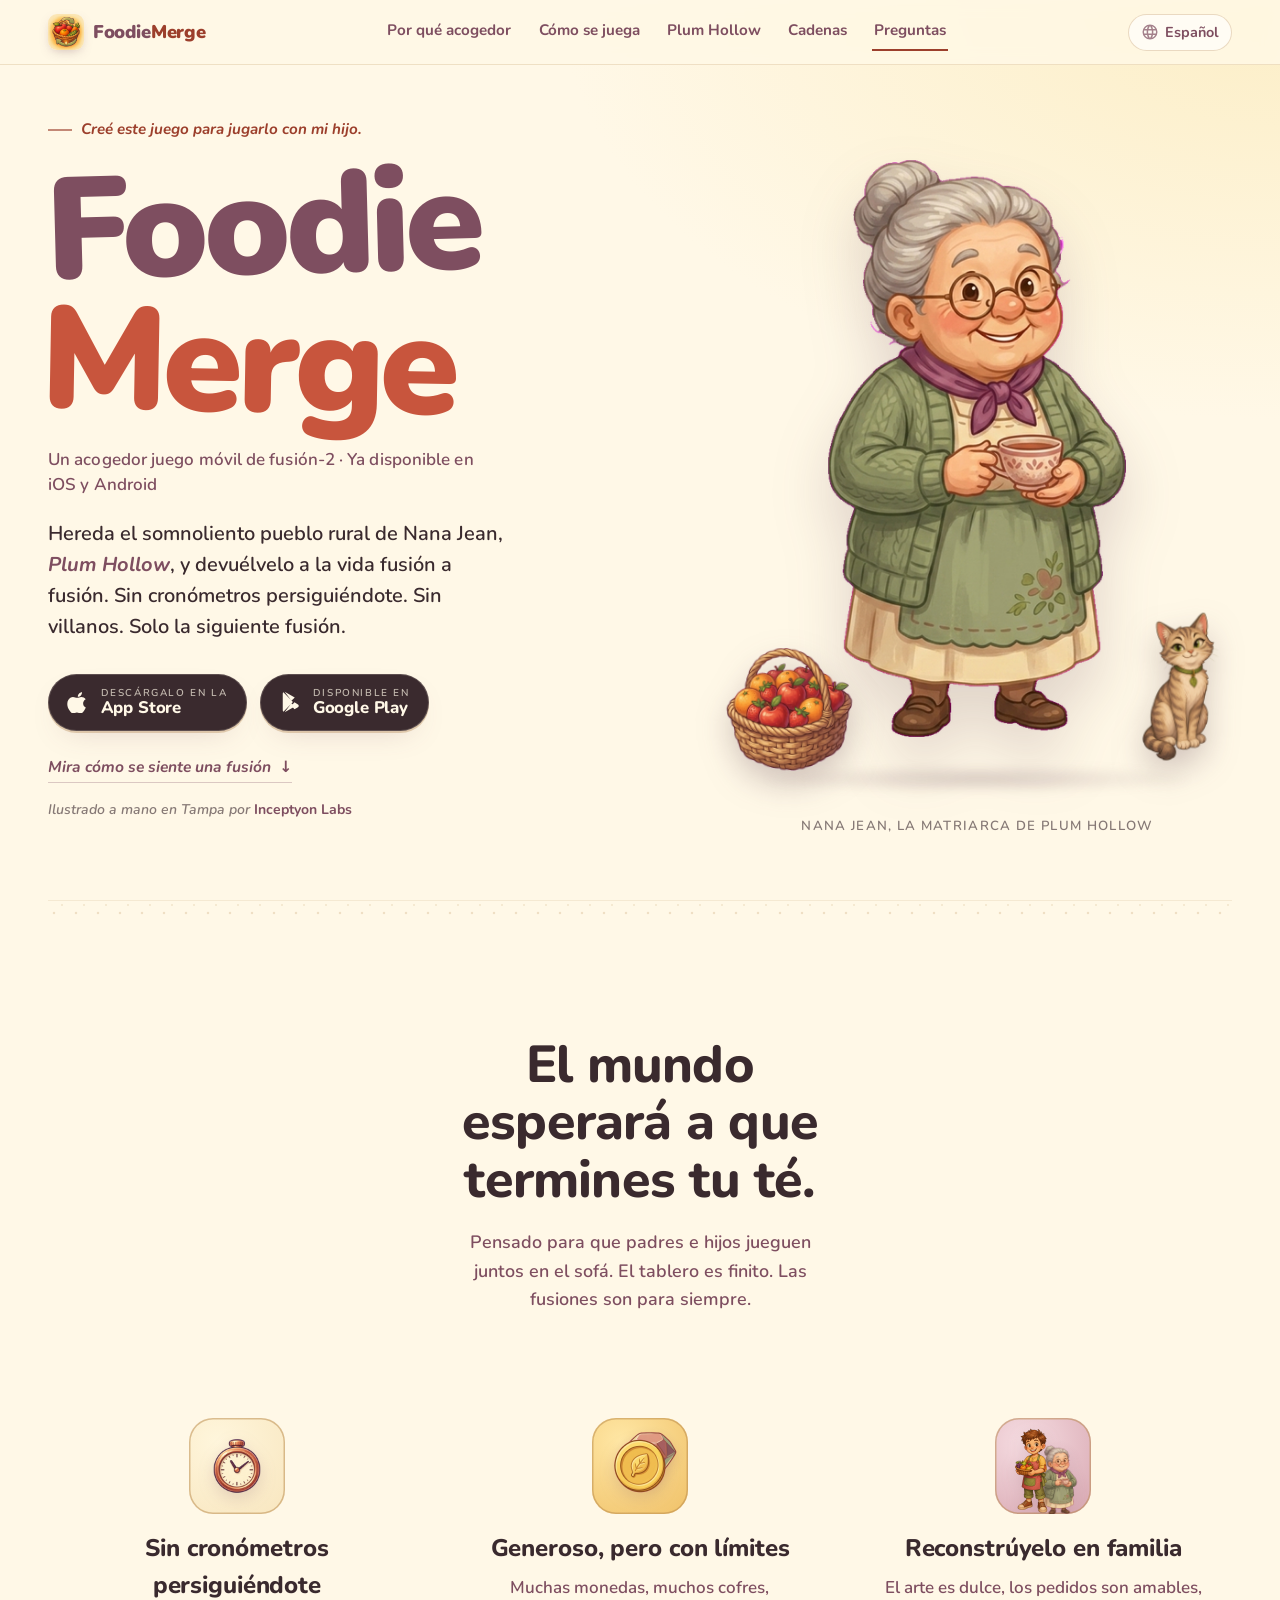
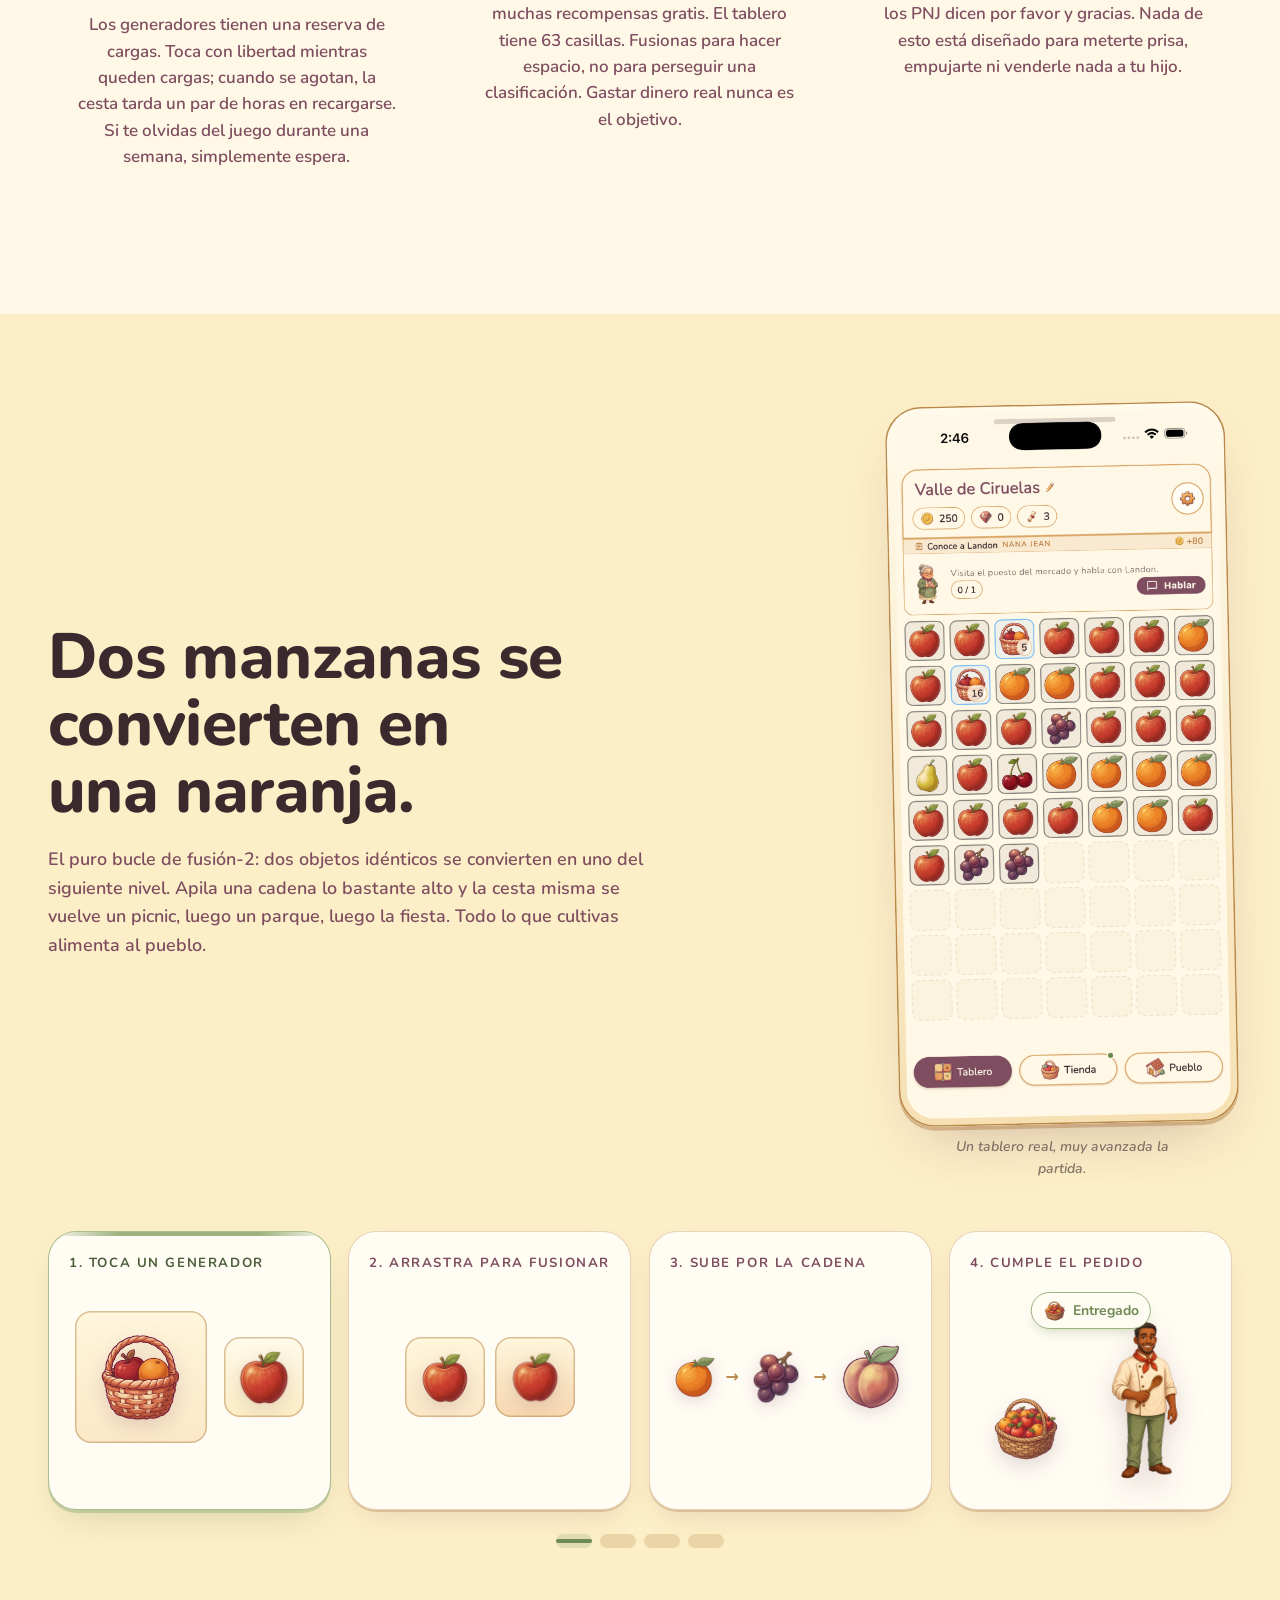
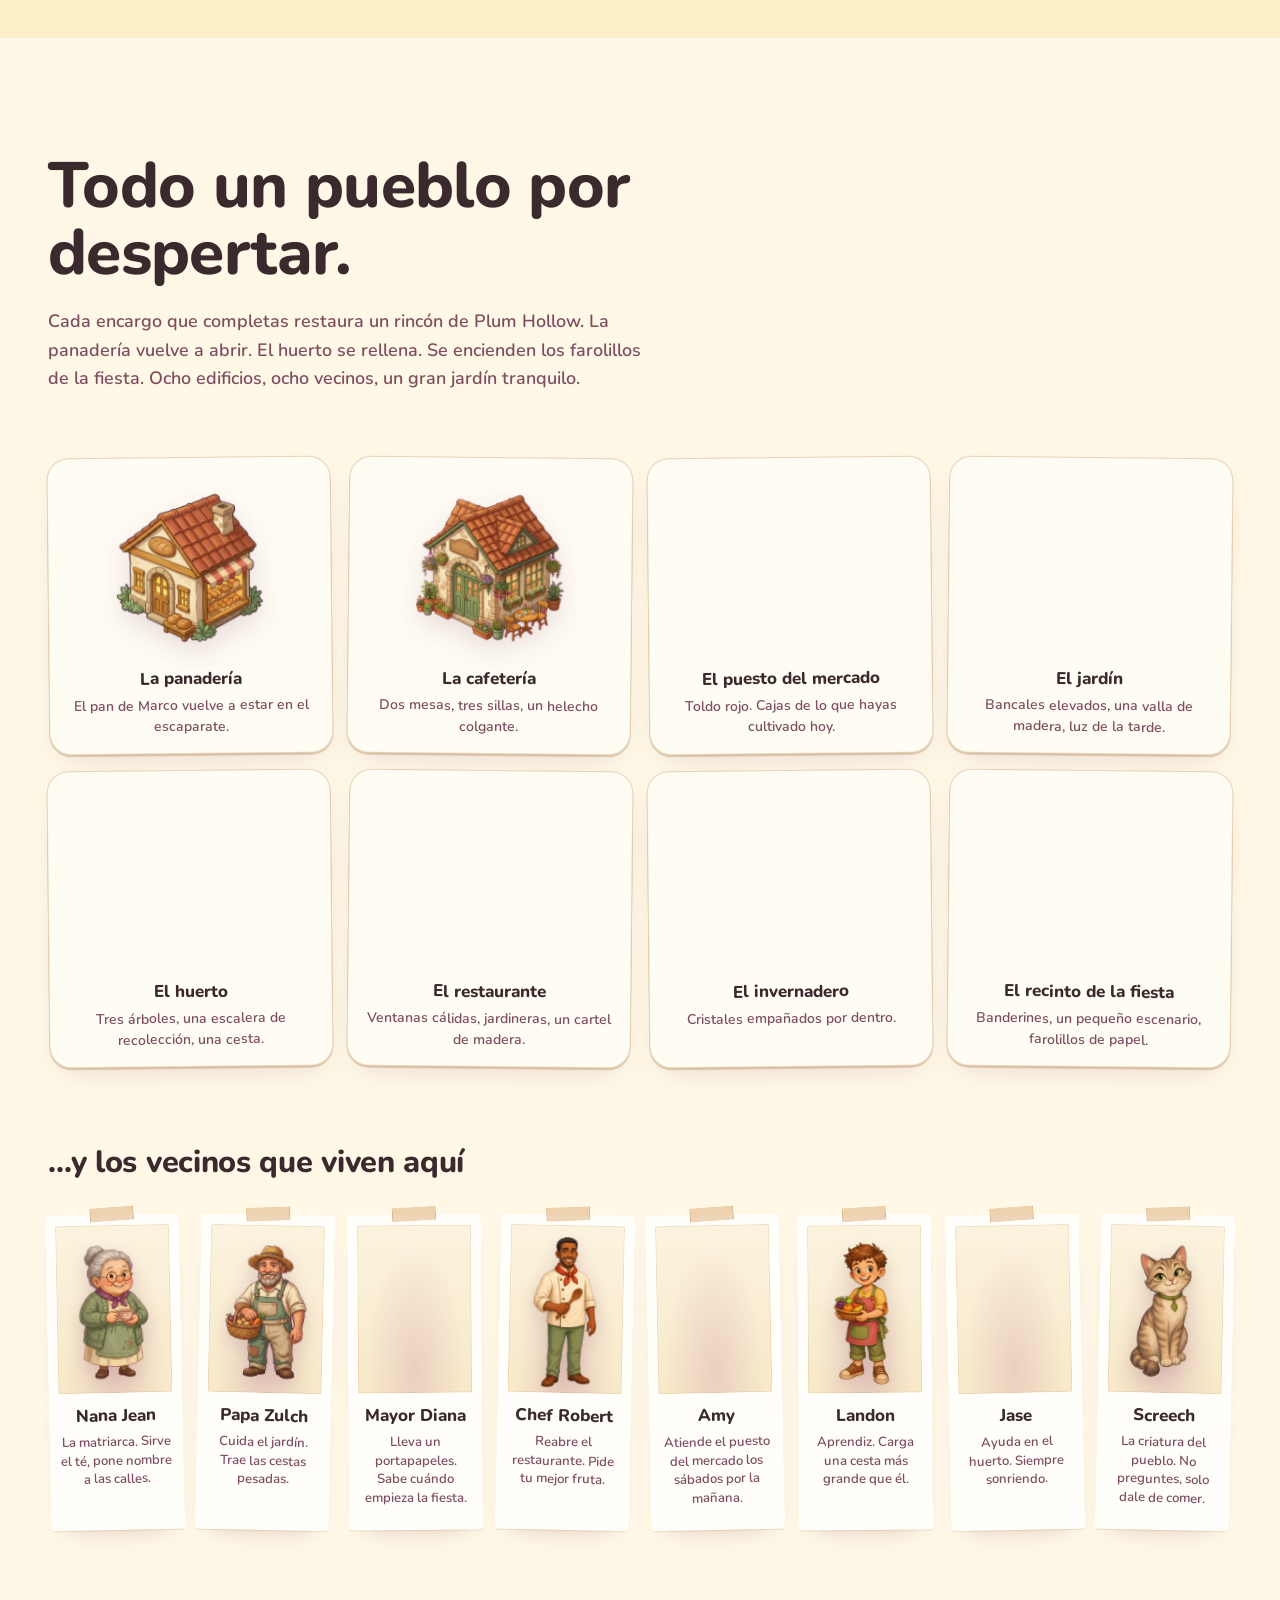
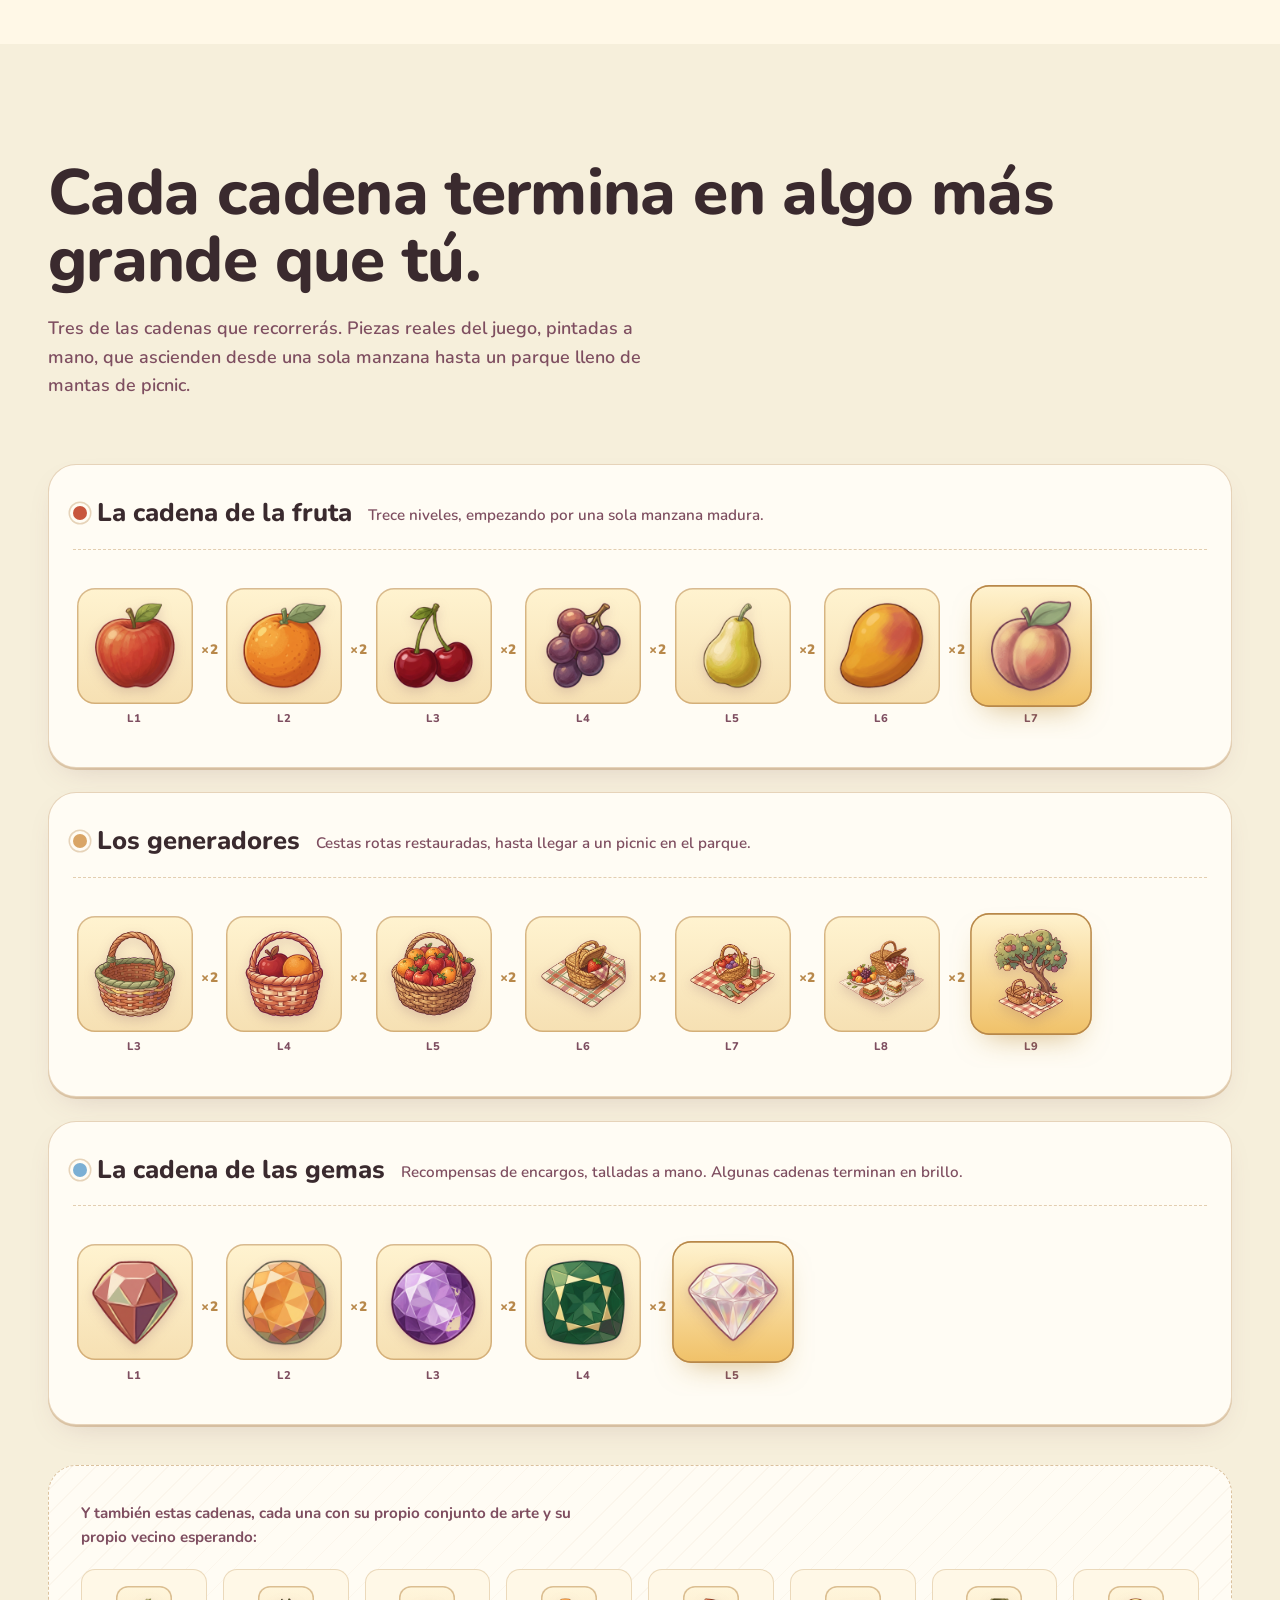
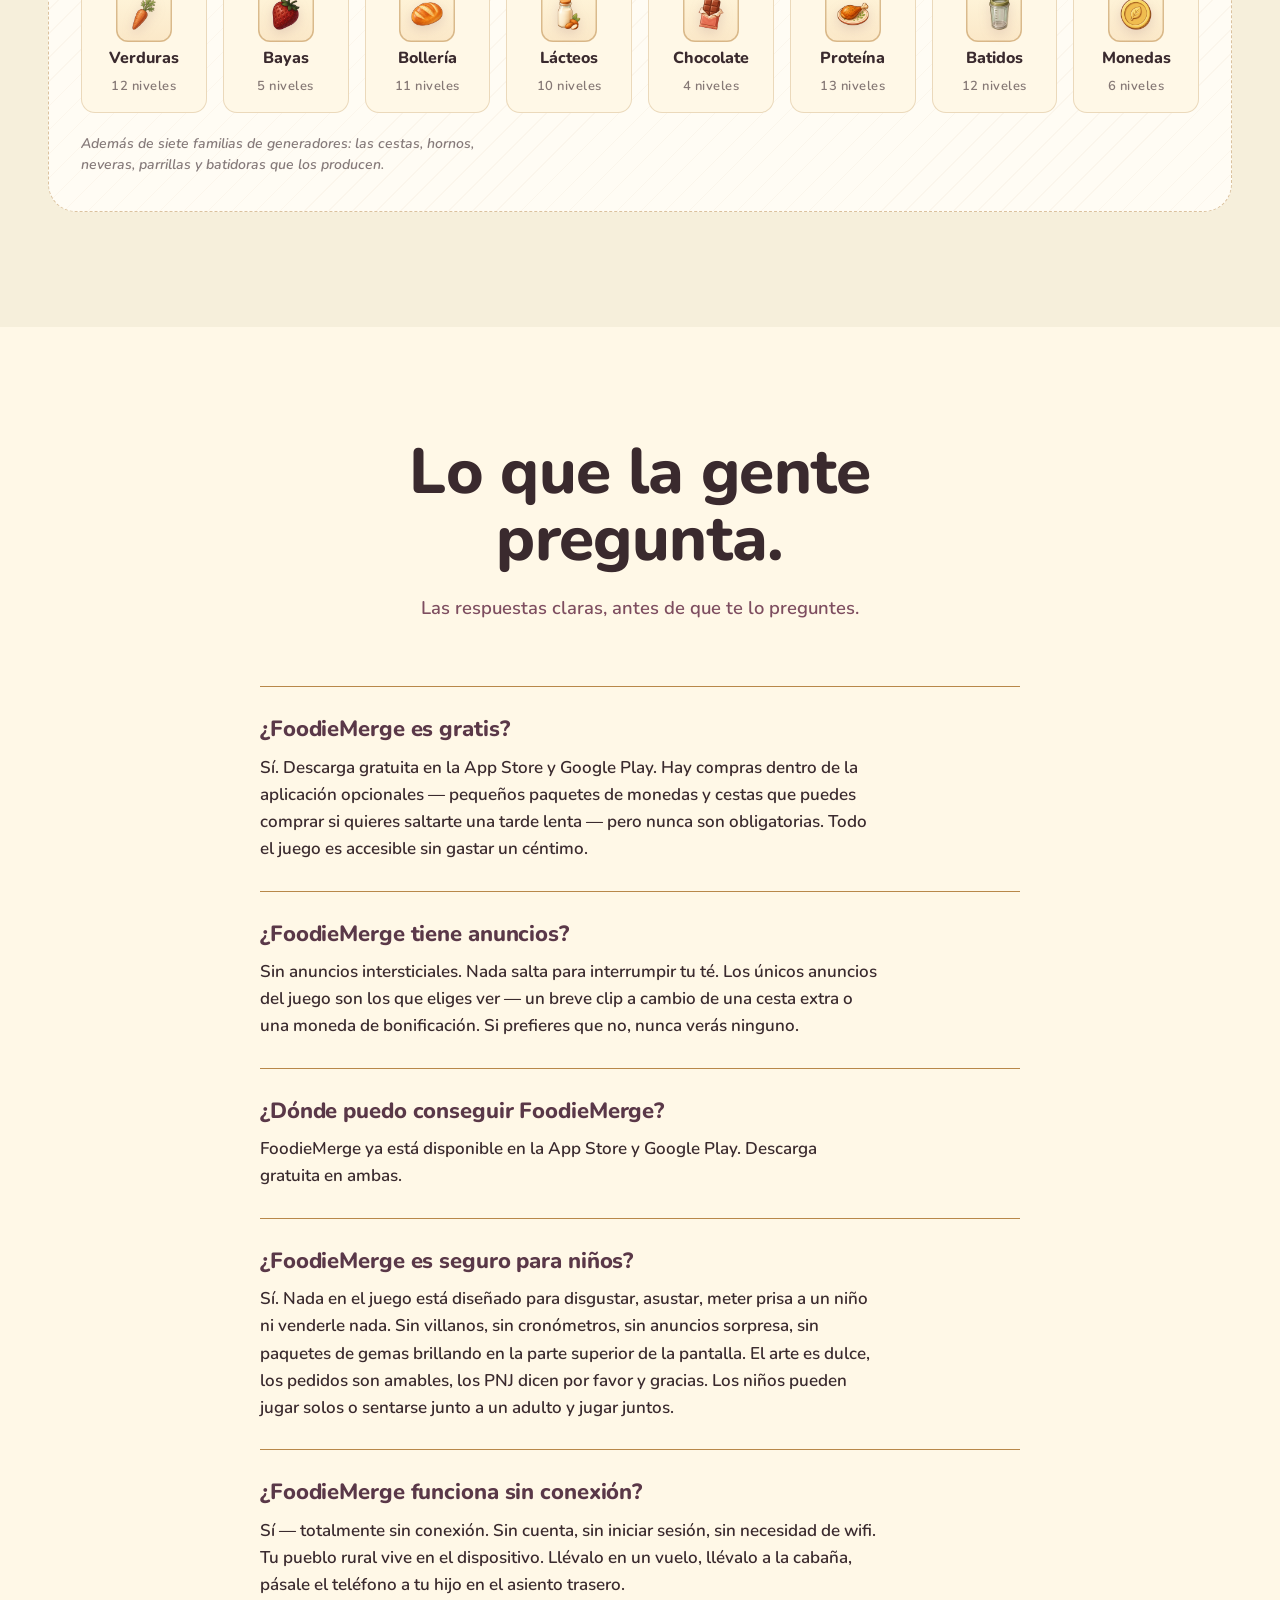
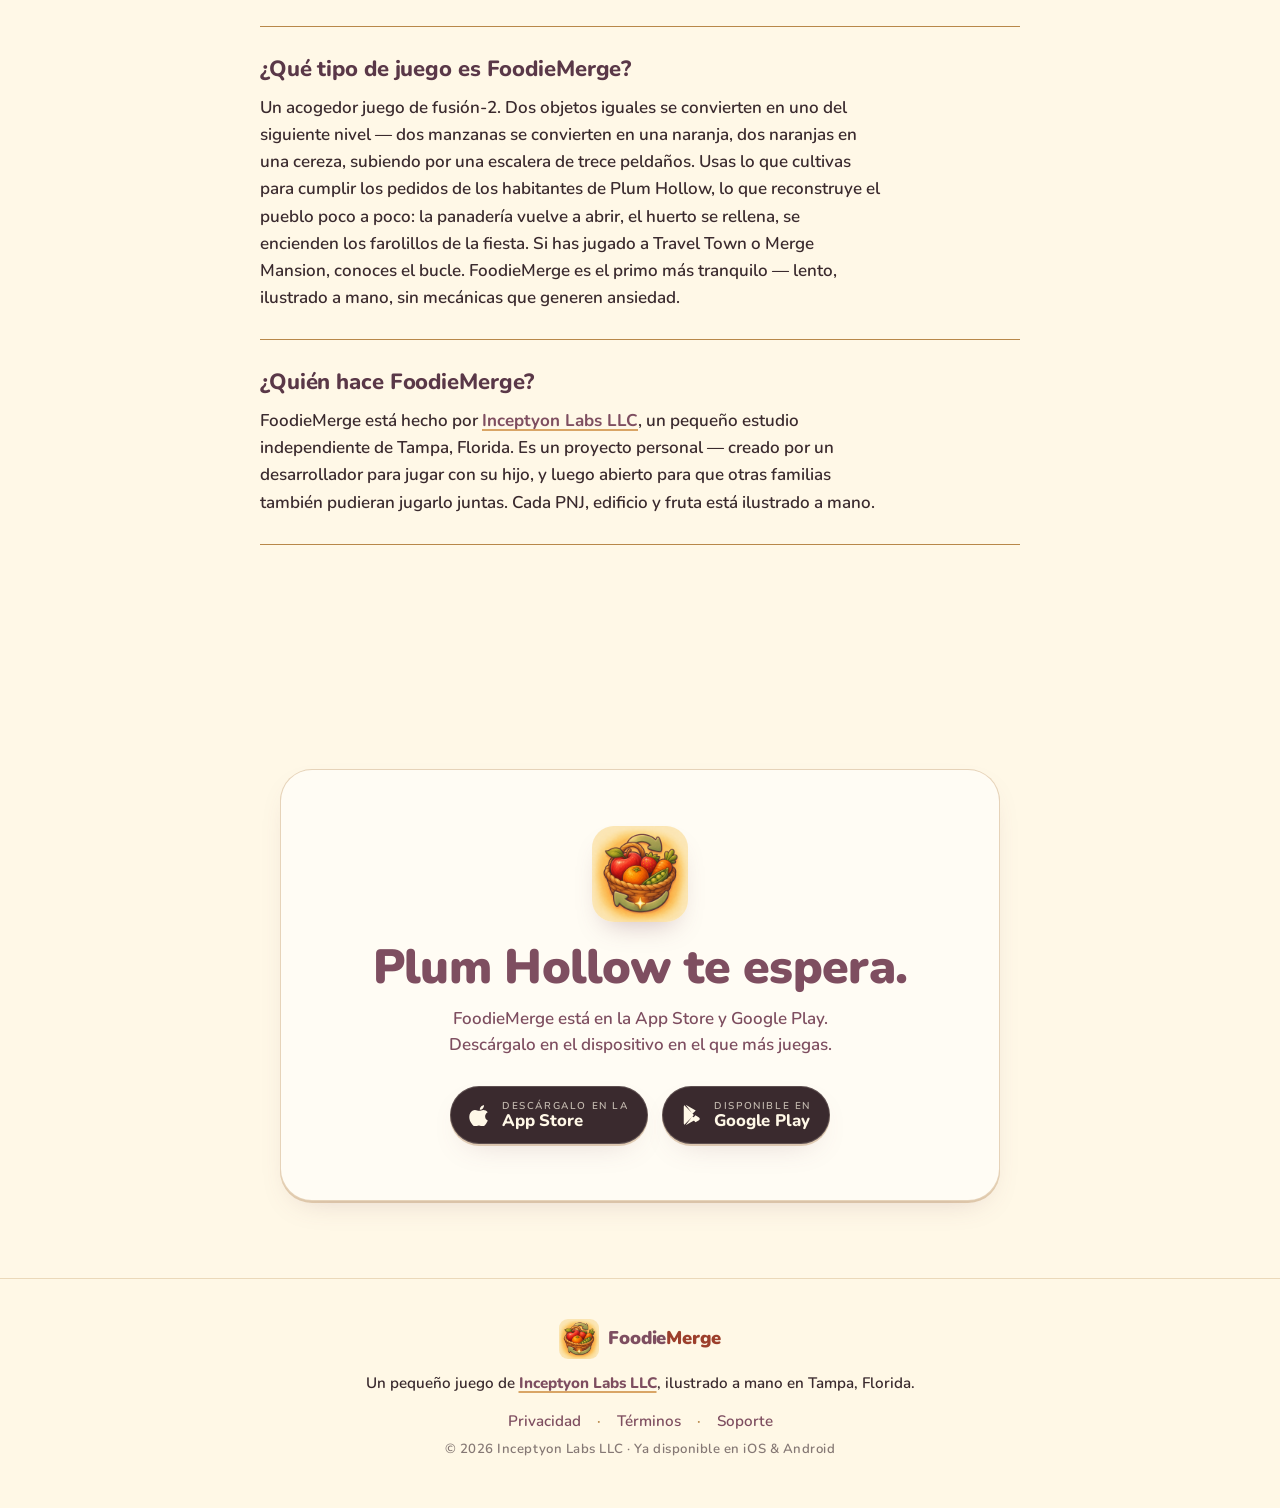
==== commit a56a78fc: "feat: add Korean localization and per-locale screenshots with game-sourced NPC names - Add Korean (k" ====
--- a/es/index.html
+++ b/es/index.html
@@ -12,7 +12,7 @@
         try {
           var path = location.pathname;
           if (path !== "/" && path !== "/index.html") return;
-          var SUP = ["de", "ja", "fr", "es"];
+          var SUP = ["de", "ja", "ko", "fr", "es"];
           var want = null;
           try { want = localStorage.getItem("fm_lang"); } catch (e) {}
           if (!want) {
@@ -34,6 +34,7 @@
     <link rel="alternate" hreflang="en" href="https://foodiemerge.com/" />
     <link rel="alternate" hreflang="de" href="https://foodiemerge.com/de/" />
     <link rel="alternate" hreflang="ja" href="https://foodiemerge.com/ja/" />
+    <link rel="alternate" hreflang="ko" href="https://foodiemerge.com/ko/" />
     <link rel="alternate" hreflang="fr" href="https://foodiemerge.com/fr/" />
     <link rel="alternate" hreflang="es" href="https://foodiemerge.com/es/" />
     <link rel="alternate" hreflang="x-default" href="https://foodiemerge.com/" />
@@ -215,6 +216,7 @@
           <li><a href="https://foodiemerge.com/" data-lang="en" hreflang="en">English</a></li>
           <li><a href="https://foodiemerge.com/de/" data-lang="de" hreflang="de">Deutsch</a></li>
           <li><a href="https://foodiemerge.com/ja/" data-lang="ja" hreflang="ja">日本語</a></li>
+          <li><a href="https://foodiemerge.com/ko/" data-lang="ko" hreflang="ko">한국어</a></li>
           <li><a href="https://foodiemerge.com/fr/" data-lang="fr" hreflang="fr">Français</a></li>
           <li><a href="https://foodiemerge.com/es/" data-lang="es" hreflang="es" aria-current="true">Español</a></li>
         </ul>
@@ -382,15 +384,15 @@
           <figure class="play__shot" aria-labelledby="play-shot-cap">
             <div class="play__shot-frame">
               <img decoding="async"
-                src="/assets/screenshots/board_day_31.png"
-                alt="El tablero de FoodieMerge en el día 31. Una cuadrícula de 7 columnas medio llena de objetos: manzanos y perales, cestas de fruta, un encargo de Jase para construir un horno mediano, 97.377 monedas y 1.126 gemas en el monedero, una fresa y una pitaya en las filas inferiores, tres casillas vacías punteadas."
+                src="/assets/screenshots/board_es.png"
+                alt="Un tablero de FoodieMerge ya avanzada la partida: una cuadrícula de siete columnas llena de fruta, verduras y generadores, un encargo de los habitantes a la derecha, y monedas y gemas en el monedero arriba."
                 width="540"
-                height="1170"
+                height="1174"
                 loading="lazy"
               />
             </div>
             <figcaption id="play-shot-cap" class="play__shot-cap">
-              Una partida real. Día&nbsp;31, encargo de&nbsp;Jase.
+              Un tablero real, muy avanzada la partida.
             </figcaption>
           </figure>
         </div>
